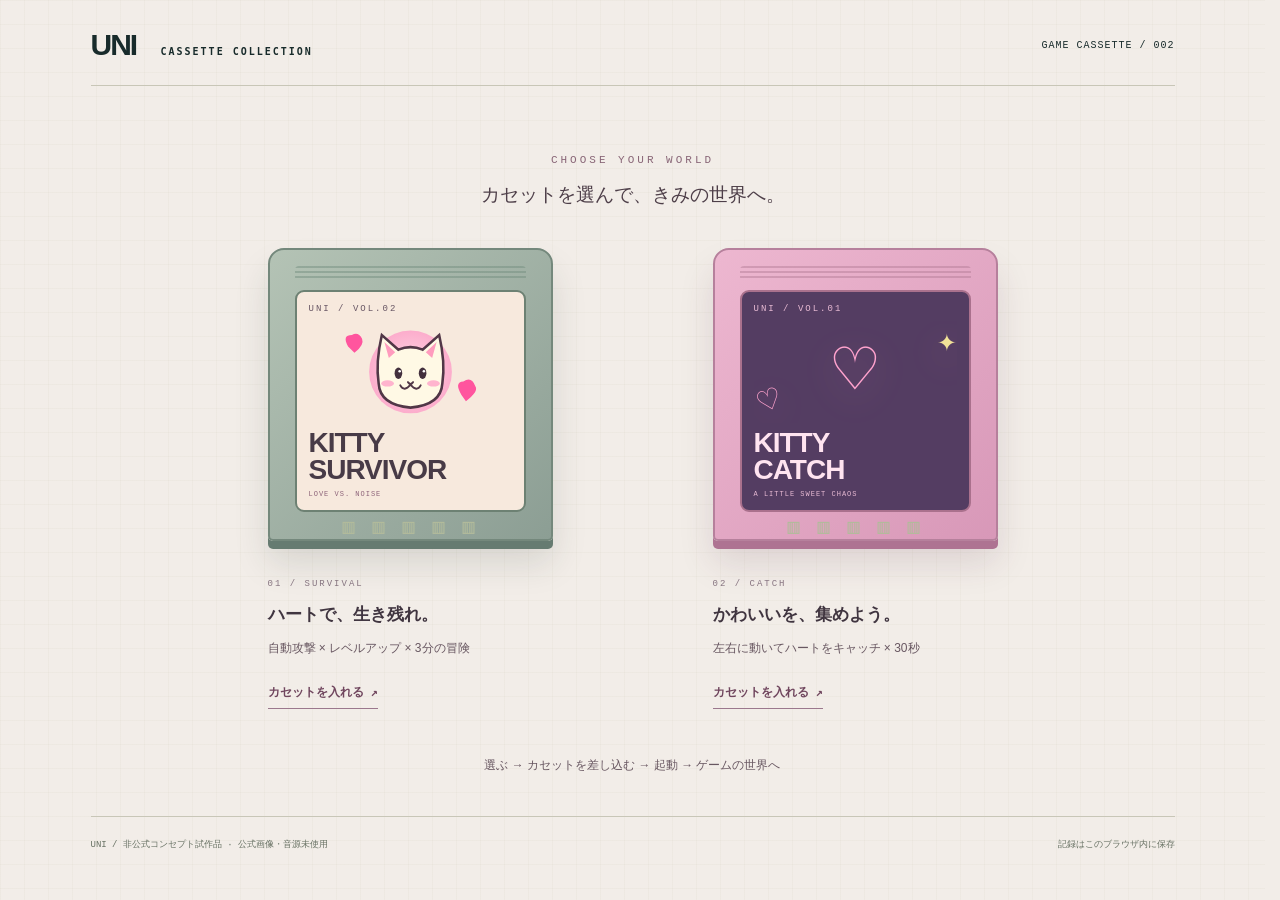
==== index.html @ e6860fc4 "KITTY cassette fixed demo (unofficial concept)" ====
<!doctype html><html lang="ja"><head><meta charset="utf-8"><meta name="viewport" content="width=device-width,initial-scale=1,viewport-fit=cover"><meta name="theme-color" content="#182b2b"><title>KITTY SURVIVOR — UNI concept</title><meta name="description" content="猫とハートの3分サバイバル。移動、自動攻撃、レベルアップで生き残ろう。"><link rel="stylesheet" href="survivor.css"><link rel="stylesheet" href="entrance.css"><link rel="stylesheet" href="console-motion.css"><link rel="stylesheet" href="reference-console.css"><link rel="stylesheet" href="collection.css"><link rel="stylesheet" href="fix.css"><link rel="stylesheet" href="intro.css"></head><body class="library-mode">
<main><header><a href="./" class="logo">UNI <span>CASSETTE COLLECTION</span></a><span class="edition">GAME CASSETTE / 002</span><a class="collection-back" href="./">← カセット選択に戻る</a></header><section class="headline"><div><p class="eyebrow">SURVIVE THE NOISE. KEEP YOUR HEART.</p><h1>KITTY <span>SURVIVOR</span></h1></div><p class="subtitle">ハートで戦う、3分間。<br>RETRO SURVIVAL / CONCEPT PROTOTYPE</p></section>
<section id="library" class="library">
<div class="library-heading"><span>CHOOSE YOUR WORLD</span><p>カセットを選んで、きみの世界へ。</p></div>
<div class="cartridges">
<button class="cartridge-card" data-game="survivor"><div class="cartridge"><div class="cart-ridges"></div><div class="cart-label survivor-label"><span>UNI / VOL.02</span><svg viewBox="0 0 240 160" aria-hidden="true"><defs><radialGradient id="halo"><stop stop-color="#ffd6ea"/><stop offset="1" stop-color="#ff8cc3"/></radialGradient></defs><circle cx="120" cy="80" r="65" fill="url(#halo)" opacity=".65"/><path d="M70 98 Q65 65 75 22 L101 45 Q120 37 139 45 L165 22 Q175 65 170 98 Q168 132 120 136 Q72 132 70 98" fill="#fff9e5" stroke="#513747" stroke-width="4"/><path d="M79 33 L86 58 L96 49 M161 33 L154 58 L144 49" fill="#ff9cbe"/><ellipse cx="101" cy="82" rx="6" ry="9" fill="#43303d"/><ellipse cx="139" cy="82" rx="6" ry="9" fill="#43303d"/><circle cx="103" cy="79" r="2" fill="white"/><circle cx="141" cy="79" r="2" fill="white"/><path d="M116 96 Q120 102 124 96 M120 100 Q110 112 104 101 M120 100 Q130 112 136 101" fill="none" stroke="#513747" stroke-width="3" stroke-linecap="round"/><ellipse cx="84" cy="98" rx="10" ry="5" fill="#ffb4ce"/><ellipse cx="156" cy="98" rx="10" ry="5" fill="#ffb4ce"/><path d="M22 40 Q12 22 28 22 Q38 16 44 28 Q48 38 32 50Z M200 116 Q188 96 203 95 Q216 86 222 103 Q227 111 207 126Z" fill="#ff559e"/></svg><strong>KITTY<br>SURVIVOR</strong><small>LOVE VS. NOISE</small></div><div class="cart-base">▥ ▥ ▥ ▥ ▥</div></div><div class="card-caption"><span>01 / SURVIVAL</span><h2>ハートで、生き残れ。</h2><p>自動攻撃 × レベルアップ × 3分の冒険</p><b>カセットを入れる ↗</b></div></button>
<button class="cartridge-card" data-game="catch"><div class="cartridge pink-cartridge"><div class="cart-ridges"></div><div class="cart-label catch-label"><span>UNI / VOL.01</span><div class="catch-art">♡<i>✦</i><b>♡</b></div><strong>KITTY<br>CATCH</strong><small>A LITTLE SWEET CHAOS</small></div><div class="cart-base">▥ ▥ ▥ ▥ ▥</div></div><div class="card-caption"><span>02 / CATCH</span><h2>かわいいを、集めよう。</h2><p>左右に動いてハートをキャッチ × 30秒</p><b>カセットを入れる ↗</b></div></button></div><p class="library-note">選ぶ → カセットを差し込む → 起動 → ゲームの世界へ</p></section>
<section class="device"><div class="console-turntable"><div class="console-back" aria-hidden="true"><div class="back-brand">UNI<span>POCKET PLAYER</span></div><div class="rear-slot"></div><div class="insert-cartridge" id="insertcartridge"><span>UNI</span><strong>KITTY SURVIVOR</strong><small>GAME CASSETTE</small></div><div class="rear-pocket"><span>GAME CASSETTE</span></div><div class="rear-label">MODEL UP-01<br>ARTIST GAME COLLECTION<br>♡ MADE FOR YOUR WORLD</div><div class="battery-cover"><i></i><i></i><i></i><span>BATTERY</span></div><b class="screw screw-one">⊕</b><b class="screw screw-two">⊕</b></div><div class="console-front"><div class="device-label"><span>UNI DIGITAL CASSETTE</span><span class="led">● <span id="status">READY</span></span></div><div class="screen-frame"><div class="hud"><div class="vitals"><span>♥ HP</span><div class="hp-track"><i id="hp"></i></div><b id="hpnum">100</b></div><div class="timer" id="timer">00:00 / 03:00</div><div class="level">LV <b id="level">1</b></div></div><div class="xp-track"><i id="xp"></i></div><div class="viewport" id="viewport"><canvas id="world" width="800" height="600" aria-label="猫を動かして敵から生き残るサバイバルゲーム"></canvas><div class="in-game"><span id="wave">MIDNIGHT GARDEN</span><span id="kills">0 KO</span></div><div id="bossbar" hidden><span>NOISE KING</span><div><i id="bosshp"></i></div></div>
<div id="boot" class="panel" hidden><div class="boot-mark">UNI<span>♡</span></div><p id="boottext">INSERTING CASSETTE...</p><div class="boot-dots">● ● ●</div></div><div id="home" class="panel"><div class="cat-icon">♥</div><span class="badge">3 MIN SURVIVAL</span><h2>KEEP YOUR<br><em>HEART ALIVE.</em></h2><p>移動するだけで、ハートが自動攻撃。<br>光るかけらを拾って、もっと強く。</p><button id="play" class="primary">▶ START GAME</button><p class="hint">PC: WASD / 矢印キー　スマホ: スティック</p><div class="record">BEST <b id="best">—</b></div></div><div id="choices" class="panel" hidden><span class="badge">LEVEL UP!</span><h2>CHOOSE YOUR POWER</h2><p>強化をひとつ選んで、次の波へ。</p><div id="cards"></div></div><div id="paused" class="panel" hidden><span class="badge">TAKE A BREATH</span><h2>PAUSED</h2><button id="resume" class="primary">▶ RESUME</button><button id="restart" class="secondary">はじめから</button></div><div id="result" class="panel" hidden><span id="resultbadge" class="badge">GAME OVER</span><h2 id="resulttitle">ONE MORE TRY?</h2><div class="results"><div>TIME<b id="resulttime">00:00</b></div><div>KNOCKOUTS<b id="resultkills">0</b></div><div>LEVEL<b id="resultlevel">1</b></div></div><p id="resulttext"></p><button id="again" class="primary">↻ PLAY AGAIN</button></div><div id="joystick" aria-hidden="true"><i id="stick"></i></div><div id="toast" role="status"></div></div><div class="screen-bottom"><span id="weapon">♥ HEART SHOT · Lv.1</span><span>AUTO ATTACK</span></div></div>
<div class="device-controls"><div class="control-help"><span class="dpad">✚</span><p>MOVE TO SURVIVE<span>WASD / ← ↑ ↓ → / TOUCH</span></p></div><div class="buttons"><button id="sound" aria-pressed="false">♪ SOUND OFF</button><button id="pause" disabled>Ⅱ PAUSE</button><button id="libraryback">← カセット選択に戻る</button><button id="fullscreen">⛶ FULLSCREEN</button></div></div><div class="grooves"><i></i><i></i><i></i><i></i></div></div></div><p id="sequencecaption" aria-live="polite"></p></section>
<section class="instructions"><div><b>01 / MOVE</b><p>ノイズの群れをかわそう。<br>攻撃は猫におまかせ。</p></div><div><b>02 / COLLECT</b><p>光るかけらは経験値。<br>赤いハートは体力回復。</p></div><div><b>03 / POWER UP</b><p>3択の強化で自分だけのビルド。<br>最後のボスを倒して生き残れ。</p></div></section><footer><span>UNI / 非公式コンセプト試作品 · 公式画像・音源未使用</span><span>記録はこのブラウザ内に保存</span></footer></main><script src="intro.js"></script><script src="layout.js"></script><script type="module" src="survivor.js"></script><script src="launch.js"></script><script src="navigation.js"></script></body></html>
---- survivor.css ----
:root{--pink:#ff7eb9;--cream:#eee9d9;--ink:#182b2b;--green:#c6efa0}*{box-sizing:border-box}body{margin:0;background:#edeadb;color:var(--ink);font-family:'Courier New',Meiryo,monospace;background-image:linear-gradient(#ddd9c930 1px,transparent 1px),linear-gradient(90deg,#ddd9c930 1px,transparent 1px);background-size:24px 24px}main{max-width:1160px;margin:auto;padding:28px 38px}header{display:flex;justify-content:space-between;align-items:center;padding-bottom:23px;border-bottom:1px solid #c8c6b7}.logo{font-family:Arial,sans-serif;font-size:30px;font-weight:900;color:var(--ink);text-decoration:none;letter-spacing:-2px}.logo span{font-family:monospace;font-size:10px;letter-spacing:2px;margin-left:18px}.edition{font-size:10px;letter-spacing:1px}.headline{display:flex;justify-content:space-between;align-items:end;padding:32px 0 24px}.eyebrow{font-size:10px;letter-spacing:2px}h1{font-size:43px;letter-spacing:-2px;line-height:1.05;margin:14px 0 0;font-family:Arial,sans-serif;font-weight:900}h1 span{display:block}.subtitle{font-size:10px;line-height:2;letter-spacing:1px}.device{padding:20px 24px 28px;background:#d7d8c9;border:2px solid #8c9282;border-radius:18px 18px 62px 18px;box-shadow:0 7px 0 #adb1a1,0 15px 30px #182b2b20;position:relative}.device-label{display:flex;justify-content:space-between;padding:0 4px 15px;font-size:10px;font-weight:bold;letter-spacing:1.5px;color:#555e52}.led{color:#ad3c63}.screen-frame{border:9px solid #394b45;border-bottom-width:15px;border-radius:8px;background:#152829}.hud{display:flex;align-items:center;justify-content:space-between;gap:10px;padding:13px 15px;color:#d3e7cd;font-size:11px}.vitals{display:flex;align-items:center;gap:7px}.hp-track{width:105px;height:8px;background:#344b42}.hp-track i{display:block;background:var(--pink);height:100%;width:100%;transition:width .15s}.vitals b{font-size:10px;width:25px}.timer{font-size:15px;font-weight:bold;letter-spacing:1px}.level b{color:var(--green);font-size:17px}.xp-track{height:4px;background:#2e4946}.xp-track i{display:block;background:var(--green);height:100%;width:0}.viewport{position:relative;height:min(57vw,580px);min-height:340px;overflow:hidden;background:#182c30}canvas{display:block;width:100%;height:100%;image-rendering:pixelated;touch-action:none}.in-game{position:absolute;left:15px;right:15px;top:13px;display:flex;justify-content:space-between;color:#b4c7ab;font-size:10px;letter-spacing:1px;pointer-events:none}.screen-bottom{display:flex;justify-content:space-between;padding:10px 13px;font-size:9px;color:#b2c3ac;letter-spacing:1px;border-top:1px solid #3b5148}.panel{position:absolute;inset:0;background:#142729ed;color:#ecf3d8;display:flex;flex-direction:column;align-items:center;justify-content:center;text-align:center;padding:24px;z-index:5}.panel[hidden]{display:none}.badge{border:1px solid #91ad84;padding:5px 10px;font-size:10px;color:#c3efa1;letter-spacing:2px}.panel h2{font-size:34px;letter-spacing:-1px;line-height:1.15;margin:20px 0 12px}.panel h2 em{font-style:normal;color:var(--pink)}.panel p{font-family:Meiryo,sans-serif;font-size:12px;line-height:1.9;color:#bcc9b9}.cat-icon{color:var(--pink);font-size:48px;margin-bottom:12px}button{font:inherit;cursor:pointer}button:focus-visible{outline:3px solid var(--pink);outline-offset:4px}.primary{color:#172b2b;background:var(--green);border:0;border-bottom:4px solid #75985f;padding:16px 32px;font-weight:bold;font-size:15px;letter-spacing:1px;margin-top:10px;min-width:230px}.primary:hover{background:#dcffb8}.secondary{background:transparent;border:1px solid #849c7c;color:#c4d6bd;padding:10px 25px;margin-top:15px}.hint{font-size:9px!important;margin-top:18px!important}.record{font-size:10px;letter-spacing:1px;color:#879a80}.record b{color:var(--pink)}.device-controls{display:flex;align-items:center;justify-content:space-between;gap:15px;margin-top:22px}.control-help{display:flex;align-items:center;gap:17px}.dpad{font-size:55px;line-height:1;text-shadow:2px 3px #919c8d;color:#364d43}.control-help p{font-size:12px;font-weight:bold}.control-help span:not(.dpad){display:block;font-size:8px;color:#677567;letter-spacing:1px;margin-top:5px}.buttons{display:flex;gap:8px;flex-wrap:wrap}.buttons button{background:#b8c1ac;border:1px solid #8b9a82;border-bottom:3px solid #879a7d;padding:10px 12px;font-size:9px;font-weight:bold;color:#334b3d;border-radius:5px}.buttons button:disabled{opacity:.45;cursor:default}.grooves{display:flex;justify-content:end;gap:8px;padding-right:15px;margin-top:8px}.grooves i{height:4px;width:40px;background:#a0aa97;transform:rotate(-20deg)}.instructions{display:grid;grid-template-columns:repeat(3,1fr);gap:25px;margin:35px 0 25px}.instructions b{font-size:10px;letter-spacing:1px}.instructions p{font-family:Meiryo,sans-serif;font-size:11px;line-height:1.9;color:#667263}footer{display:flex;justify-content:space-between;gap:10px;font-size:9px;color:#677163;border-top:1px solid #c8c6b7;padding-top:20px;line-height:1.8}footer a{color:inherit}#cards{display:flex;gap:12px;max-width:700px;width:100%;margin-top:15px}#cards button{flex:1;background:#243e3e;border:2px solid #5d7961;padding:21px 14px;color:#e8efd4;text-align:left;min-width:0}#cards button:hover{border-color:var(--pink);background:#35474a}#cards .icon{display:block;font-size:30px;color:var(--pink);margin-bottom:14px}#cards strong{display:block;font-size:14px;margin-bottom:12px}#cards small{display:block;font-size:10px;line-height:1.8;color:#bed1b7}.results{display:flex;gap:30px;margin:20px 0;font-size:10px;color:#a4b69e}.results b{display:block;color:var(--pink);font-size:30px;margin-top:12px}#bossbar{position:absolute;top:38px;left:25%;right:25%;color:#ff9fc9;font-size:9px;text-align:center}#bossbar[hidden]{display:none}#bossbar>div{height:6px;background:#533a4e;margin-top:5px}#bosshp{display:block;height:100%;width:100%;background:var(--pink)}#joystick{position:absolute;display:none;width:110px;height:110px;border-radius:50%;border:2px solid #c6efa066;background:#b4dfb018;pointer-events:none;z-index:2}#stick{position:absolute;width:40px;height:40px;left:33px;top:33px;background:#c6efa077;border:1px solid #c6efa0;border-radius:50%}#toast{position:absolute;left:0;right:0;top:60px;text-align:center;color:var(--pink);font-size:14px;text-shadow:2px 2px #182b2b;pointer-events:none;z-index:3}.device:fullscreen{border:0;border-radius:0;width:100%;height:100%;padding:10px;background:#182b2b}.device:fullscreen .device-label,.device:fullscreen .grooves{display:none}.device:fullscreen .device-controls{margin-top:6px;justify-content:center}.device:fullscreen .screen-frame{height:calc(100% - 45px);display:flex;flex-direction:column}.device:fullscreen .viewport{height:auto;min-height:0;flex:1}@media(max-width:650px){main{padding:18px 12px}.logo span{font-size:8px;margin-left:8px}.edition{font-size:8px}.headline{padding:22px 5px 18px}.eyebrow{font-size:8px;letter-spacing:1px}h1{font-size:30px}.subtitle{display:none}.device{padding:12px 10px 24px;border-radius:15px 15px 42px 15px}.device-label{font-size:8px;letter-spacing:.5px}.screen-frame{border-width:5px;border-bottom-width:9px}.viewport{height:66vh;min-height:380px;max-height:620px}.hud{padding:10px 8px;font-size:9px;gap:5px}.timer{font-size:11px;letter-spacing:0}.hp-track{width:57px}.vitals{gap:4px}.level b{font-size:14px}.panel{padding:18px 12px}.panel h2{font-size:28px}.control-help{display:none}.device-controls{justify-content:center;margin-top:15px}.buttons button{padding:9px;font-size:8px}.grooves{margin-top:20px}.instructions{gap:10px;margin-top:30px}.instructions b{font-size:8px}.instructions p{font-size:9px}.screen-bottom{font-size:7px;padding:8px}footer{flex-direction:column;font-size:8px}#cards{flex-direction:column;gap:8px;margin-top:7px}#cards button{padding:12px 15px}#cards .icon{float:left;margin:0 15px 0 0;font-size:23px}#cards strong{font-size:12px;margin:0 0 4px}#cards small{font-size:9px}.results{gap:20px}.results b{font-size:23px}}@media(prefers-reduced-motion:reduce){*{transition:none!important}}
---- entrance.css ----
/* Cassette collection and console boot sequence */
.library{padding:14px 0 30px}.library[hidden]{display:none}.library-heading{text-align:center;margin:5px 0 40px}.library-heading>span{font-size:11px;letter-spacing:3px;color:#886576}.library-heading p{font-family:Meiryo,sans-serif;font-size:19px;margin:14px 0;color:#4e3f49}.cartridges{display:grid;grid-template-columns:1fr 1fr;gap:40px;max-width:850px;margin:auto}.cartridge-card{border:0;background:transparent;text-align:left;padding:0;color:#403540;transition:transform .2s}.cartridge-card:hover{transform:translateY(-8px)}.cartridge{background:linear-gradient(135deg,#b4c3b5,#8c9e94);padding:16px 25px 0;border-radius:16px 16px 5px 5px;border:2px solid #74887c;box-shadow:0 8px 0 #667b71,0 22px 35px #25382f22;max-width:285px;margin:auto;position:relative}.cart-ridges{height:20px;background:repeating-linear-gradient(0deg,transparent 0 3px,#718c7d77 3px 5px);border-radius:4px;margin-bottom:13px}.cart-label{background:#f7e9dd;padding:13px 14px;border:2px solid #6d8173;border-radius:9px;position:relative;overflow:hidden;aspect-ratio:.78}.cart-label>span{font-size:9px;letter-spacing:2px;display:block;color:#685664}.cart-label svg{width:100%;height:46%;display:block;margin:8px 0}.cart-label strong{font-family:Arial,sans-serif;font-size:31px;line-height:.95;letter-spacing:-1px;font-weight:900;color:#483b47}.cart-label small{display:block;font-size:7px;letter-spacing:1px;margin-top:10px;color:#8d6379}.cart-base{height:32px;display:flex;justify-content:center;align-items:end;font-size:20px;letter-spacing:3px;color:#b2bb9b}.pink-cartridge{background:linear-gradient(135deg,#edb7d0,#d898b8);border-color:#b6809c;box-shadow:0 8px 0 #ae7392,0 22px 35px #55274022}.pink-cartridge .cart-ridges{background:repeating-linear-gradient(0deg,transparent 0 3px,#b27b9577 3px 5px)}.pink-cartridge .cart-label{background:#543d62;border-color:#aa718d}.pink-cartridge .cart-label>span,.pink-cartridge .cart-label small{color:#e8bbd4}.pink-cartridge .cart-label strong{color:#ffe4f0}.catch-art{position:relative;display:flex;align-items:center;justify-content:center;height:46%;font-size:95px;color:#ffa3ce;text-shadow:0 10px 35px #fda6d16b;margin:8px 0}.catch-art i{position:absolute;right:0;top:15px;font-size:32px;font-style:normal;color:#f2e298}.catch-art b{position:absolute;left:5px;bottom:0;font-size:35px;transform:rotate(-20deg)}.card-caption{max-width:285px;margin:32px auto 0}.card-caption>span{font-size:9px;letter-spacing:2px;color:#887682}.card-caption h2{font-family:Meiryo,sans-serif;font-size:17px;margin:12px 0}.card-caption p{font-family:Meiryo,sans-serif;font-size:10px;color:#857580;line-height:1.8}.card-caption>b{display:inline-block;border-bottom:1px solid #9b788d;padding-bottom:7px;font-size:11px;margin-top:12px;color:#82576e}.library-note{text-align:center;font-family:Meiryo,sans-serif;font-size:10px;color:#887984;margin-top:48px}.library-mode{background-color:#f2ede8}.library-mode .headline{display:none}.library-mode .device,.library-mode .instructions{display:none}.library-mode .library{margin-top:45px}.console-slot{height:7px;border-radius:4px;background:#3b4e43;width:210px;position:absolute;top:-8px;left:50%;transform:translateX(-50%);box-shadow:0 2px #bec8b9}.insert-cartridge{display:none;position:absolute;width:190px;height:145px;left:50%;top:-175px;transform:translateX(-50%);background:#94aa9a;border:2px solid #667d6e;border-radius:10px 10px 3px 3px;padding:15px;text-align:center;z-index:-1}.insert-cartridge span{font-weight:bold;font-size:20px;display:block}.insert-cartridge strong{background:#f5e4e2;padding:15px 4px;display:block;font-size:14px;margin:8px 0;color:#674557}.insert-cartridge small{font-size:7px;letter-spacing:2px}.boot-mode .headline{display:none}.boot-mode .instructions{display:none}.boot-mode .device{width:100%;max-width:460px;margin:205px auto 70px;transition:max-width .85s ease,margin .85s ease}.boot-mode .viewport{height:240px;min-height:240px;transition:height .85s ease}.boot-mode .device-controls,.boot-mode .grooves,.boot-mode .hud,.boot-mode .xp-track,.boot-mode .screen-bottom{display:none}.boot-mode .insert-cartridge{display:block;animation:insert 1.2s ease forwards}.boot-mode.expanding .device{max-width:1080px;margin-top:65px}.boot-mode.expanding .viewport{height:580px}.boot-mark{font-family:Arial,sans-serif;font-weight:900;font-size:55px;letter-spacing:-4px;color:#c6efa0;display:flex;align-items:center;gap:20px}.boot-mark span{color:#ff9ac6;font-size:45px}.boot-dots{font-size:10px;letter-spacing:8px;color:#a8bb8d;animation:pulse .8s alternate infinite}#boot{z-index:8}.game-mode .console-slot{display:none}.game-mode .device{margin-top:0}.game-mode .library{display:none}.game-mode .headline{padding-top:20px}.game-mode .viewport{height:65vh;max-height:650px;min-height:380px}.device{isolation:isolate}canvas{image-rendering:auto}.panel{background:#142729e8}@keyframes insert{0%{top:-175px}45%{top:-175px}100%{top:-38px}}@keyframes pulse{to{opacity:.2}}@media(max-width:650px){.cartridges{gap:22px;max-width:340px}.cartridge{padding:10px 10px 0;border-radius:10px 10px 3px 3px}.cart-ridges{height:12px;margin-bottom:7px}.cart-label{padding:8px;aspect-ratio:.68;border-width:1px}.cart-label>span{font-size:6px;letter-spacing:1px}.cart-label strong{font-size:21px}.cart-label small{font-size:5px;letter-spacing:0}.cart-label svg{height:42%;margin:8px 0}.cart-base{height:22px;font-size:13px;letter-spacing:1px}.catch-art{font-size:65px;height:42%}.catch-art i{font-size:19px}.catch-art b{font-size:24px}.card-caption{margin-top:24px}.card-caption h2{font-size:12px}.card-caption>span{font-size:7px;letter-spacing:1px}.card-caption p{font-size:9px}.card-caption>b{font-size:9px}.library-heading p{font-size:16px}.library-mode .library{margin-top:30px}.library-note{font-size:8px;line-height:2}.boot-mode .device{margin-top:190px}.boot-mode.expanding .viewport{height:60vh}.boot-mode.expanding .device{margin-top:55px}.game-mode .viewport{height:66vh}.game-mode .buttons{gap:5px}.game-mode .buttons button{font-size:7px;padding:8px 6px}}@media(prefers-reduced-motion:reduce){.insert-cartridge{animation:none!important;top:-38px}.boot-dots{animation:none}.device,.viewport,.cartridge-card{transition:none!important}}

/* Shorter cartridge proportions, with artwork and type fitted to the new label. */
.cart-label{aspect-ratio:1.04;display:grid;grid-template-rows:10px minmax(45px,1fr) auto 8px;gap:7px;padding:12px}.cart-label svg{height:100%;width:100%;margin:0}.cart-label strong{font-size:28px}.cart-label small{margin:0}.catch-art{height:100%;margin:0;font-size:72px}.catch-art i{top:0}.cart-ridges{height:15px;margin-bottom:9px}.cart-base{height:27px}@media(max-width:650px){.cart-label{aspect-ratio:.95;grid-template-rows:6px minmax(28px,1fr) auto 5px;gap:4px;padding:6px}.cart-label strong{font-size:18px}.cart-label svg{height:100%;margin:0}.catch-art{height:100%;font-size:42px;margin:0}.catch-art b{font-size:18px}.catch-art i{font-size:15px}.cart-ridges{height:10px;margin-bottom:6px}.cart-base{height:20px}}

/* Supporting Japanese copy remains legible without changing the cassette art. */
.card-caption p{font-size:12px;color:#685761}
.card-caption>b{font-size:12px;color:#70465e}
.library-note{font-size:12px;color:#685761}
@media(max-width:650px){
 .card-caption p{font-size:11px;line-height:1.8}
 .card-caption>b{font-size:11px}
 .library-note{font-size:11px}
 .library-heading p{font-size:16px}
}
---- console-motion.css ----
/* A real front/back turn, followed by insertion and a screen-focused expansion. */
.device{perspective:1500px;background:transparent;border:0;box-shadow:none;padding:0;isolation:auto}.console-turntable{position:relative;transform-style:preserve-3d;transition:transform 1s cubic-bezier(.4,0,.2,1);transform:rotateY(0)}.console-front,.console-back{backface-visibility:hidden;-webkit-backface-visibility:hidden;background:linear-gradient(125deg,#e0e2d5,#cbd0bf);border:2px solid #95a18d;border-radius:18px 18px 62px 18px;box-shadow:0 7px 0 #99a68f,0 18px 32px #182b2b24}.console-front{padding:20px 24px 28px;transform:rotateY(0deg)}.console-back{position:absolute;inset:0;transform:rotateY(180deg);overflow:visible;padding:24px 28px;color:#6f7f68;display:flex;flex-direction:column;align-items:center}.show-back .console-turntable{transform:rotateY(180deg)}.back-brand{font-family:Arial,sans-serif;font-size:26px;font-weight:900;letter-spacing:-1px;color:#87977d;text-shadow:0 1px #eef4e5;margin-top:4px}.back-brand span{display:block;font:8px monospace;letter-spacing:2px;margin-top:5px}.rear-slot{position:absolute;top:100px;left:50%;transform:translateX(-50%);width:200px;height:12px;border-radius:6px;background:#53624b;box-shadow:0 -2px 0 #8f9d82,0 2px 0 #ecf2df}.console-back .insert-cartridge{display:block;top:-155px;left:50%;z-index:1;opacity:0;animation:none!important;width:182px;height:158px;transition:top 1.1s cubic-bezier(.4,0,.2,1),opacity .2s;background:linear-gradient(120deg,#b9c9b8,#98ae99);box-shadow:2px 4px 7px #253b352b;transform:translateX(-50%)}.show-back .insert-cartridge{opacity:1}.inserting .insert-cartridge{top:81px}.rear-pocket{position:absolute;left:50%;top:109px;transform:translateX(-50%);width:216px;height:135px;background:linear-gradient(100deg,#c3cbb8,#d6ddc9);border:2px solid #9ba88d;border-top:0;border-radius:0 0 11px 11px;box-shadow:0 4px 0 #a9b69c,inset 0 2px #f5f6ed;z-index:2;text-align:center;display:grid;place-items:center}.rear-pocket span{font:9px monospace;letter-spacing:1px;color:#91a080;text-shadow:0 1px #eef4e7}.rear-label{position:absolute;top:264px;font:8px/1.8 monospace;text-align:center;color:#8b977f;letter-spacing:1px}.battery-cover{position:absolute;bottom:30px;left:50%;transform:translateX(-50%);width:195px;height:100px;border:2px solid #a1ae94;border-radius:7px;box-shadow:inset 0 2px #e2e9d7;display:flex;flex-direction:column;justify-content:center;align-items:center;gap:4px}.battery-cover i{display:block;width:70px;height:3px;background:#b0bea2;box-shadow:0 1px #e8efdd}.battery-cover span{font:7px monospace;letter-spacing:1px;color:#93a283;margin-top:9px}.screw{position:absolute;bottom:18px;color:#929f85;font-size:12px;font-weight:normal}.screw-one{left:20px}.screw-two{right:25px}#sequencecaption{position:absolute;bottom:-55px;left:0;right:0;text-align:center;font:12px/1.8 Meiryo,sans-serif;letter-spacing:1px;color:#7c6774;min-height:22px}.boot-mode .device{max-width:390px;margin:190px auto 100px}.boot-mode .console-front{min-height:495px;padding:25px 20px 32px}.boot-mode .viewport{height:255px;min-height:255px}.boot-mode .device-controls{display:flex;justify-content:center;margin-top:20px}.boot-mode .control-help{display:flex}.boot-mode .control-help p,.boot-mode .buttons{display:none}.boot-mode .dpad{font-size:66px}.boot-mode .grooves{display:flex;margin-top:12px}.boot-mode .screen-frame{border-width:10px;border-bottom-width:20px}.boot-mode .console-back{min-height:495px}.boot-mode.expanding .device{max-width:1080px;margin-top:35px}.boot-mode.expanding .viewport{height:65vh;max-height:650px}.boot-mode.expanding .console-front{padding:12px 15px 18px;transition:padding 1s}.boot-mode.expanding .control-help{opacity:0;transition:opacity .5s}.game-mode .console-back{display:none}.game-mode .console-front{padding:12px 15px 18px}.game-mode .console-turntable{transform:none}.game-mode #sequencecaption{display:none}.device:fullscreen{padding:8px}.device:fullscreen .console-turntable,.device:fullscreen .console-front{height:100%}.device:fullscreen .console-front{padding:5px;border:0;border-radius:0}.device:fullscreen .screen-frame{height:calc(100% - 50px)}@media(max-width:650px){.boot-mode .device{max-width:330px;margin-top:180px}.boot-mode .console-front{min-height:475px;padding:21px 15px 27px}.boot-mode .console-back{min-height:475px}.boot-mode .viewport{height:240px;min-height:240px}.boot-mode .control-help{display:flex}.console-front{padding:12px 10px 24px;border-radius:15px 15px 42px 15px}.console-back{border-radius:15px 15px 42px 15px}.boot-mode.expanding .device{margin-top:25px;max-width:100%}.boot-mode.expanding .viewport{height:66vh}.game-mode .console-front{padding:8px 7px 18px}.battery-cover{height:85px;bottom:25px}.rear-label{top:260px}.boot-mode .screen-frame{border-width:7px;border-bottom-width:14px}#sequencecaption{font-size:11px}}@media(prefers-reduced-motion:reduce){.console-turntable,.console-back .insert-cartridge{transition:none}.console-back .insert-cartridge{animation:none!important}}

.console-back .insert-cartridge{height:122px;padding:10px}.console-back .insert-cartridge strong{font-size:12px;padding:8px 4px;margin:5px 0}.console-back .insert-cartridge small{font-size:6px}
---- reference-console.css ----
/* The supplied 840 × 1280 front/back images are used unchanged. */
.boot-mode{background-color:#f7f6f2}.boot-mode .device{width:min(380px,90vw);max-width:380px;margin:160px auto 85px;transition:width 1.1s ease,max-width 1.1s ease,margin 1.1s ease}.boot-mode .console-turntable{aspect-ratio:840/1280}.boot-mode .console-front,.boot-mode .console-back{position:absolute;inset:0;padding:0;min-height:0;height:100%;width:100%;border:0;border-radius:0;box-shadow:none;background-color:transparent;background-repeat:no-repeat;background-size:100% 100%;background-position:center}.boot-mode .console-front{background-image:url('assets/handheld_front.png')}.boot-mode .console-back{background-image:url('assets/handheld_back.png')}.boot-mode .device-label,.boot-mode .device-controls,.boot-mode .grooves{display:none}.boot-mode .screen-frame{position:absolute;left:27.4%;top:14.5%;width:45.2%;height:26%;border:0;border-radius:2px;background:#b6c184;overflow:hidden;transition:left 1.1s ease,top 1.1s ease,width 1.1s ease,height 1.1s ease}.boot-mode .viewport{width:100%;height:100%;min-height:0;max-height:none;background:#b6c184}.boot-mode #boot{padding:8px;background:#b6c184;color:#475238}.boot-mode .boot-mark{font-size:clamp(23px,7vw,38px);letter-spacing:-2px;color:#475238;gap:10px}.boot-mode .boot-mark span{font-size:25px;color:#59603f}.boot-mode #boottext{font-family:monospace;font-size:7px;line-height:1.5;letter-spacing:.5px;color:#475238;margin:10px 0}.boot-mode .boot-dots{font-size:6px;color:#677242;letter-spacing:5px}.boot-mode .back-brand,.boot-mode .rear-slot,.boot-mode .rear-label,.boot-mode .battery-cover,.boot-mode .screw{display:none}.boot-mode .console-back .insert-cartridge{width:60%;height:auto;aspect-ratio:1.42;left:50%;top:-32%;padding:10px;border-color:#8c8b83;background:linear-gradient(120deg,#cbc9bd,#adad9f);box-shadow:0 3px 8px #353d302b}.boot-mode .console-back .insert-cartridge span{font-size:18px}.boot-mode .console-back .insert-cartridge strong{font-size:12px;background:#f4e7e8;border:1px solid #a9a597;border-radius:3px;padding:12px 4px;margin:5px 0}.boot-mode.inserting .console-back .insert-cartridge{top:3.4%}.boot-mode .rear-pocket{inset:0;transform:none;width:100%;height:100%;padding:0;border:0;border-radius:0;box-shadow:none;background:url('assets/handheld_back.png') center/100% 100% no-repeat;clip-path:inset(23.7% 0 0 0);z-index:2;pointer-events:none}.boot-mode .rear-pocket span{display:none}.boot-mode.expanding .device{width:100%;max-width:1080px;margin-top:30px}.boot-mode.expanding .console-turntable{aspect-ratio:auto;height:65vh;max-height:650px;min-height:380px;transition:height 1.1s ease}.boot-mode.expanding .console-front{padding:0;background-size:221% 384%;background-position:50% 20%;transition:background-size 1.1s ease,background-position 1.1s ease}.boot-mode.expanding .screen-frame{left:0;top:0;width:100%;height:100%;border-radius:6px}.boot-mode.expanding .viewport{height:100%;max-height:none;min-height:0}.boot-mode.expanding .boot-mark{font-size:55px}.boot-mode.expanding #boottext{font-size:12px}.game-mode .console-front{background:linear-gradient(125deg,#e2e0d7,#cac8be);border-color:#a29f96}.game-mode .screen-frame{border-color:#8c8a9b}.game-mode .buttons button{background:#cbc7c0;border-color:#a29e95}.game-mode .device-label{color:#726e79}@media(max-width:650px){.boot-mode .device{width:min(330px,88vw);margin-top:145px}.boot-mode .console-front,.boot-mode .console-back{min-height:0}.boot-mode.expanding .device{width:100%;max-width:100%;margin-top:25px}.boot-mode .console-back .insert-cartridge strong{padding:9px 4px;font-size:11px}.boot-mode .console-back .insert-cartridge span{font-size:16px}.boot-mode.expanding .console-turntable{height:66vh}.boot-mode .viewport{min-height:0}.boot-mode .screen-frame{border-width:0}}@media(prefers-reduced-motion:reduce){.boot-mode .device,.boot-mode .screen-frame,.boot-mode.expanding .console-front,.boot-mode.expanding .console-turntable{transition:none}}

/* Keep the field and its controls together within ordinary browser heights. */
.game-mode main{padding-top:12px}
.game-mode header{padding-bottom:10px}
.game-mode .headline{padding:12px 0}
.game-mode .headline .eyebrow{display:none}
.game-mode h1{font-size:25px;letter-spacing:-1px;margin:0}
.game-mode h1 span{display:inline}
.game-mode .subtitle{margin:0;font-size:11px}
.game-mode .console-front{padding:10px 12px 12px}
.game-mode .device-label{padding-bottom:8px}
.game-mode .viewport{height:calc(100svh - 340px);min-height:300px;max-height:650px}
.game-mode .device-controls{margin-top:10px;gap:10px}
.game-mode .dpad{font-size:32px}
.game-mode .control-help p{margin:0;font-size:11px}
.game-mode .buttons button{min-height:40px;font-size:10px}
.game-mode .grooves{display:none}
.game-mode .panel{padding:16px 12px;overflow-y:auto}
.game-mode .cat-icon{font-size:30px;margin-bottom:6px}
.game-mode .panel h2{font-size:28px;margin:12px 0 8px}
.game-mode .panel p{margin:7px 0;font-size:12px}
.game-mode .primary{padding:12px 24px;margin-top:8px}
.game-mode .hint{margin-top:12px!important;font-size:11px!important}
.game-mode .record{font-size:11px}
.game-mode .instructions p{font-size:12px;color:#4f5e4d}
.game-mode .device:fullscreen .viewport{height:auto;min-height:0;max-height:none}
.game-mode .device:fullscreen .control-help{display:none}
.game-mode .device:fullscreen .screen-frame{height:calc(100% - 50px)}
@media(max-width:650px){
 .game-mode main{padding:10px 8px}
 .game-mode .logo{font-size:24px}
 .game-mode header{padding-bottom:8px}
 .game-mode .headline{padding:10px 2px}
 .game-mode h1{font-size:23px}
 .game-mode .console-front{padding:8px 6px 10px}
 .game-mode .viewport{height:calc(100svh - 270px);min-height:330px;max-height:650px}
 .game-mode .buttons{gap:5px;justify-content:center}
 .game-mode .buttons button{min-height:42px;font-size:9px;padding:8px 7px}
 .game-mode .device-controls{margin-top:8px}
 .game-mode .instructions{grid-template-columns:1fr;gap:4px;margin:22px 6px}
 .game-mode .instructions b{font-size:10px}
 .game-mode .instructions p{font-size:12px;margin:6px 0}
 .game-mode #cards button{padding:10px 12px}
 .game-mode #cards small{font-size:11px;line-height:1.5}
 .game-mode #cards strong{font-size:13px}
}
@media(max-height:580px){
 .game-mode .panel{justify-content:safe center}
 .game-mode .cat-icon{display:none}
}
---- collection.css ----
/* Shared collection navigation and game shell. */
[hidden]{display:none!important}
.collection-back{color:#473944;background:#fff8ee;border:1px solid #94838e;border-radius:6px;padding:10px 12px;font: bold 12px Meiryo,sans-serif;text-decoration:none;min-height:44px;display:inline-flex;align-items:center}
.collection-back:focus-visible{outline:3px solid #ad3c63;outline-offset:3px}
.library-mode .collection-back{display:none}
.boot-mode header{position:relative;z-index:20}
.game-mode .edition,.boot-mode .edition{display:none}
.catch-hud b{font-size:15px;color:var(--pink)}
.catch-hud #combo{font-size:10px;color:var(--green)}
/* Letterbox the square field instead of stretching the cat and hit areas. */
.catch-mode .viewport{display:flex;justify-content:center;align-items:center;background:#172b2b}
.catch-mode #game{width:var(--catch-side,100%);height:var(--catch-side,100%);flex:none}
.game-mode .device:fullscreen{overflow:auto}
@media(max-width:650px){.collection-back{font-size:11px;padding:8px}.game-mode .logo span,.boot-mode .logo span{display:none}.game-mode .buttons{width:100%}.game-mode .control-help{display:none}}

/* Stable selection geometry: button content cannot center itself vertically. */
html{scrollbar-gutter:stable}
body{overflow-x:clip}
.cartridges{grid-template-columns:repeat(2,minmax(0,1fr));align-items:start}
.cartridge-card{display:grid;grid-template-rows:auto 1fr;align-content:start;align-items:start;min-width:0;width:100%;transform:none;transition:none}
.cartridge-card:hover{transform:none}
.cartridge{width:100%;min-width:0;align-self:start}
.cart-label{min-width:0;min-height:0;grid-template-rows:10px minmax(0,1fr) auto 8px}
.cart-label svg,.catch-art{min-width:0;min-height:0;overflow:hidden}
.card-caption{width:100%;min-width:0}
@media(hover:hover) and (pointer:fine){.cartridge-card:hover .cartridge{outline:2px solid #ad3c63;outline-offset:4px}}

/* One height budget includes the HUD and controls instead of only the canvas. */
:root{--safe-bottom:env(safe-area-inset-bottom,0px)}
.game-mode .device{width:100%;height:var(--game-device-height,calc(100svh - 140px));margin:0;min-width:0;min-height:0;max-width:100%;max-height:none}
.game-mode .console-turntable{height:100%;min-height:0}
.game-mode .console-front{display:flex;flex-direction:column;height:100%;min-height:0;max-width:100%}
.game-mode .device-label{flex:none}
.game-mode .screen-frame{display:flex;flex-direction:column;flex:1;min-width:0;min-height:0}
.game-mode .hud,.game-mode .xp-track,.game-mode .screen-bottom{flex:none}
.game-mode .viewport{flex:1;height:auto;min-height:0;max-height:none;min-width:0}
.game-mode .device-controls{flex:none;min-width:0}
.game-mode .panel{justify-content:flex-start;justify-content:safe center;min-height:0}
.game-mode .panel>*{flex-shrink:0}
.game-mode .primary{max-width:100%;min-width:min(230px,100%)}
.game-mode .device:fullscreen{height:100%;width:100%;overflow:hidden}
.game-mode .device:fullscreen .screen-frame{height:auto;min-height:0;flex:1}
.game-mode .device:fullscreen .viewport{flex:1;min-height:0;height:auto;max-height:none}

/* A small phone also needs to fit the unexpanded handheld and insertion path. */
.boot-mode main{padding-top:10px}
.boot-mode .device{width:var(--boot-width,min(300px,80vw));max-width:100%;margin:var(--boot-top-gap,90px) auto 60px}
.boot-mode.expanding .device{width:100%;max-width:100%;margin:16px auto 20px}
.boot-mode.expanding .console-turntable{height:var(--expansion-height,calc(100svh - 160px));min-height:0;max-height:none}
.boot-mode .boot-mark{font-size:clamp(16px,6vw,32px)}
.boot-mode .boot-mark span{font-size:1em}
.boot-mode #boottext{margin:6px 0}
.boot-mode .console-back .insert-cartridge{padding:4%;overflow:hidden}
.boot-mode .console-back .insert-cartridge span{font-size:clamp(10px,4vw,16px)}
.boot-mode .console-back .insert-cartridge strong{padding:8% 2%;font-size:clamp(7px,2.8vw,11px)}
.boot-mode #sequencecaption{bottom:-48px}

@media(max-width:650px){
 .cart-label{grid-template-rows:6px minmax(0,1fr) auto 5px}
 .game-mode main,.boot-mode main{padding:10px max(8px,env(safe-area-inset-left)) 8px}
 .game-mode header,.boot-mode header{gap:8px;flex-wrap:wrap}
 .game-mode .headline{padding:8px 2px}
 .game-mode .console-front{padding:6px 5px 8px}
 .game-mode .device-label{font-size:8px;letter-spacing:.5px;padding-bottom:5px}
 .game-mode .hud{padding:8px;font-size:9px;min-width:0}
 .game-mode .catch-hud{gap:5px}
 .game-mode .catch-hud b{font-size:13px}
 .game-mode .catch-hud #combo{font-size:8px;letter-spacing:0}
 .game-mode .device-controls{margin-top:6px}
 .game-mode .buttons{display:grid;grid-template-columns:repeat(2,minmax(0,1fr));gap:5px}
 .game-mode .buttons button{width:100%;min-width:0;min-height:40px;white-space:normal;font-size:10px;padding:7px 4px}
 .game-mode .screen-bottom{font-size:7px;letter-spacing:0;padding:6px 7px}
 .game-mode .panel h2{font-size:clamp(20px,6vw,28px)}
 .game-mode .panel{padding:12px 8px}
 .game-mode .panel .cat-icon{font-size:24px}
 .game-mode .primary{padding:11px 16px}
}
@media(max-height:500px){
 .game-mode .headline{display:none}
 .game-mode .device-label{display:none}
 .game-mode .device-controls{margin-top:5px}
 .game-mode .control-help{display:none}
 .game-mode .buttons{display:grid;grid-template-columns:repeat(4,minmax(0,1fr));width:100%;gap:4px}
 .game-mode .buttons button{padding:6px 3px;font-size:9px;min-height:36px;min-width:0;white-space:normal}
 .game-mode .hud{padding:5px 8px}
 .game-mode .screen-bottom{padding:4px 7px}
 .game-mode .panel .cat-icon,.game-mode .panel .hint,.game-mode .panel .record{display:none}
 .game-mode .panel{justify-content:flex-start}
}
---- fix.css ----
/* fix版: プレイエリアを画面いっぱいに / 小さく薄い文字を読みやすく */
.catch-mode #game{width:100%!important;height:100%!important;display:block;touch-action:none}
.catch-mode .viewport{background:#fff2fa}
.screen-bottom{font-size:12px!important;letter-spacing:.5px!important;color:#f3eef2!important;padding:7px 10px!important}
.screen-bottom span:first-child{color:#ffd0e6!important;font-weight:700}
.control-help p{font-size:13px!important;color:#2e2a31!important}
.control-help p span{font-size:11px!important;color:#4a4550!important;opacity:1!important}
.control-help .dpad{font-size:26px}
.panel .hint{font-size:13px!important;color:#e9e1ec!important;opacity:1!important}
.catch-hud #combo{font-size:12px!important}
body.intro-active main{visibility:hidden}
@media(max-width:650px){.screen-bottom{font-size:11px!important}.catch-hud #combo{font-size:10px!important}}
---- intro.css ----
/* Cassette boot intro: one continuous sequence (flip → insert → flip back → power on → zoom into screen). */
#cassette-intro{position:fixed;inset:0;z-index:9999;background:#f7f6f2;overflow:hidden;display:flex;align-items:center;justify-content:center;cursor:pointer;-webkit-tap-highlight-color:transparent;transition:opacity .45s ease}
#cassette-intro.done{opacity:0;pointer-events:none}
.ci-camera{position:absolute;left:0;top:0;width:100%;height:100%;transform-origin:0 0;will-change:transform}
.ci-camera.zoom{transition:transform 1.25s cubic-bezier(.55,0,.25,1)}
.ci-stage{position:absolute;perspective:1600px}
.ci-body{position:absolute;inset:0;transform-style:preserve-3d;transition:transform .6s cubic-bezier(.45,.05,.3,1)}
.ci-body.back{transform:rotateY(180deg)}
.ci-face{position:absolute;inset:0;background:center/100% 100% no-repeat;backface-visibility:hidden;-webkit-backface-visibility:hidden}
.ci-front{background-image:url('assets/handheld_front.png')}
.ci-back{background-image:url('assets/handheld_back.png');transform:rotateY(180deg)}
/* the cassette lives on the back face, inside the stage — never above the handheld top edge region of the header */
.ci-cart{position:absolute;left:17.5%;width:65%;top:3.2%;height:20%;border:2px solid #8c8b83;border-radius:6px 6px 3px 3px;background:linear-gradient(120deg,#cbc9bd,#adad9f);box-shadow:0 4px 10px #353d3033;display:flex;flex-direction:column;align-items:center;justify-content:center;gap:4%;font-family:monospace;color:#5d6b55;transform:translateY(-118%);opacity:0;transition:transform .75s cubic-bezier(.3,.7,.3,1),opacity .25s}
.ci-cart b{font-size:clamp(11px,2.6vmin,20px);letter-spacing:2px}
.ci-cart strong{width:80%;text-align:center;background:#f4e7e8;border:1px solid #a9a597;border-radius:3px;padding:5% 2%;font-size:clamp(9px,1.8vmin,14px);color:#4b3443}
.ci-cart.in{opacity:1;transform:translateY(0)}
.ci-cart.drop{opacity:1;transform:translateY(-55%)}
.ci-pocket{position:absolute;inset:0;background:url('assets/handheld_back.png') center/100% 100% no-repeat;clip-path:inset(23.4% 0 0 0);pointer-events:none}
.ci-screen{position:absolute;left:27.4%;top:14.4%;width:45.2%;height:26.2%;background:#9aa36f;overflow:hidden;display:flex;flex-direction:column;align-items:center;justify-content:center;font-family:monospace;color:#3c4630;transition:background .3s}
.ci-screen.on{background:#b9c487}
.ci-screen.flicker{animation:ciFlicker .45s steps(2,end) 1}
@keyframes ciFlicker{0%{background:#e9f1c4}25%{background:#8b935f}50%{background:#dfe8b5}75%{background:#9aa36f}100%{background:#b9c487}}
.ci-logo{font:900 clamp(14px,4.2vmin,34px)/1 system-ui,sans-serif;letter-spacing:-1px;transform:translateY(-140%);opacity:0;transition:transform .7s steps(8,end),opacity .1s}
.ci-logo span{color:#8a3c62}
.ci-screen.boot .ci-logo{transform:none;opacity:1}
.ci-boottext{font-size:clamp(6px,1.3vmin,11px);letter-spacing:1px;margin-top:8%;opacity:0;transition:opacity .2s .5s}
.ci-screen.boot .ci-boottext{opacity:1}
.ci-led{position:absolute;left:19.3%;top:25.6%;width:2.2%;aspect-ratio:1;border-radius:50%;background:#55505a;transition:background .2s,box-shadow .2s}
.ci-led.on{background:#ff3d6e;box-shadow:0 0 8px 2px #ff3d6eaa}
.ci-skip{position:absolute;bottom:max(18px,env(safe-area-inset-bottom));left:0;right:0;text-align:center;font:600 13px/1.4 system-ui,sans-serif;color:#57534c;letter-spacing:.5px}
.ci-caption{position:absolute;top:max(18px,env(safe-area-inset-top));left:0;right:0;text-align:center;font:600 14px/1.4 system-ui,sans-serif;color:#3e3b36}
#cassette-intro.zooming .ci-skip,#cassette-intro.zooming .ci-caption{opacity:0;transition:opacity .3s}
@media(prefers-reduced-motion:reduce){.ci-camera.zoom,.ci-body,.ci-cart,.ci-logo{transition:none}.ci-screen.flicker{animation:none}}
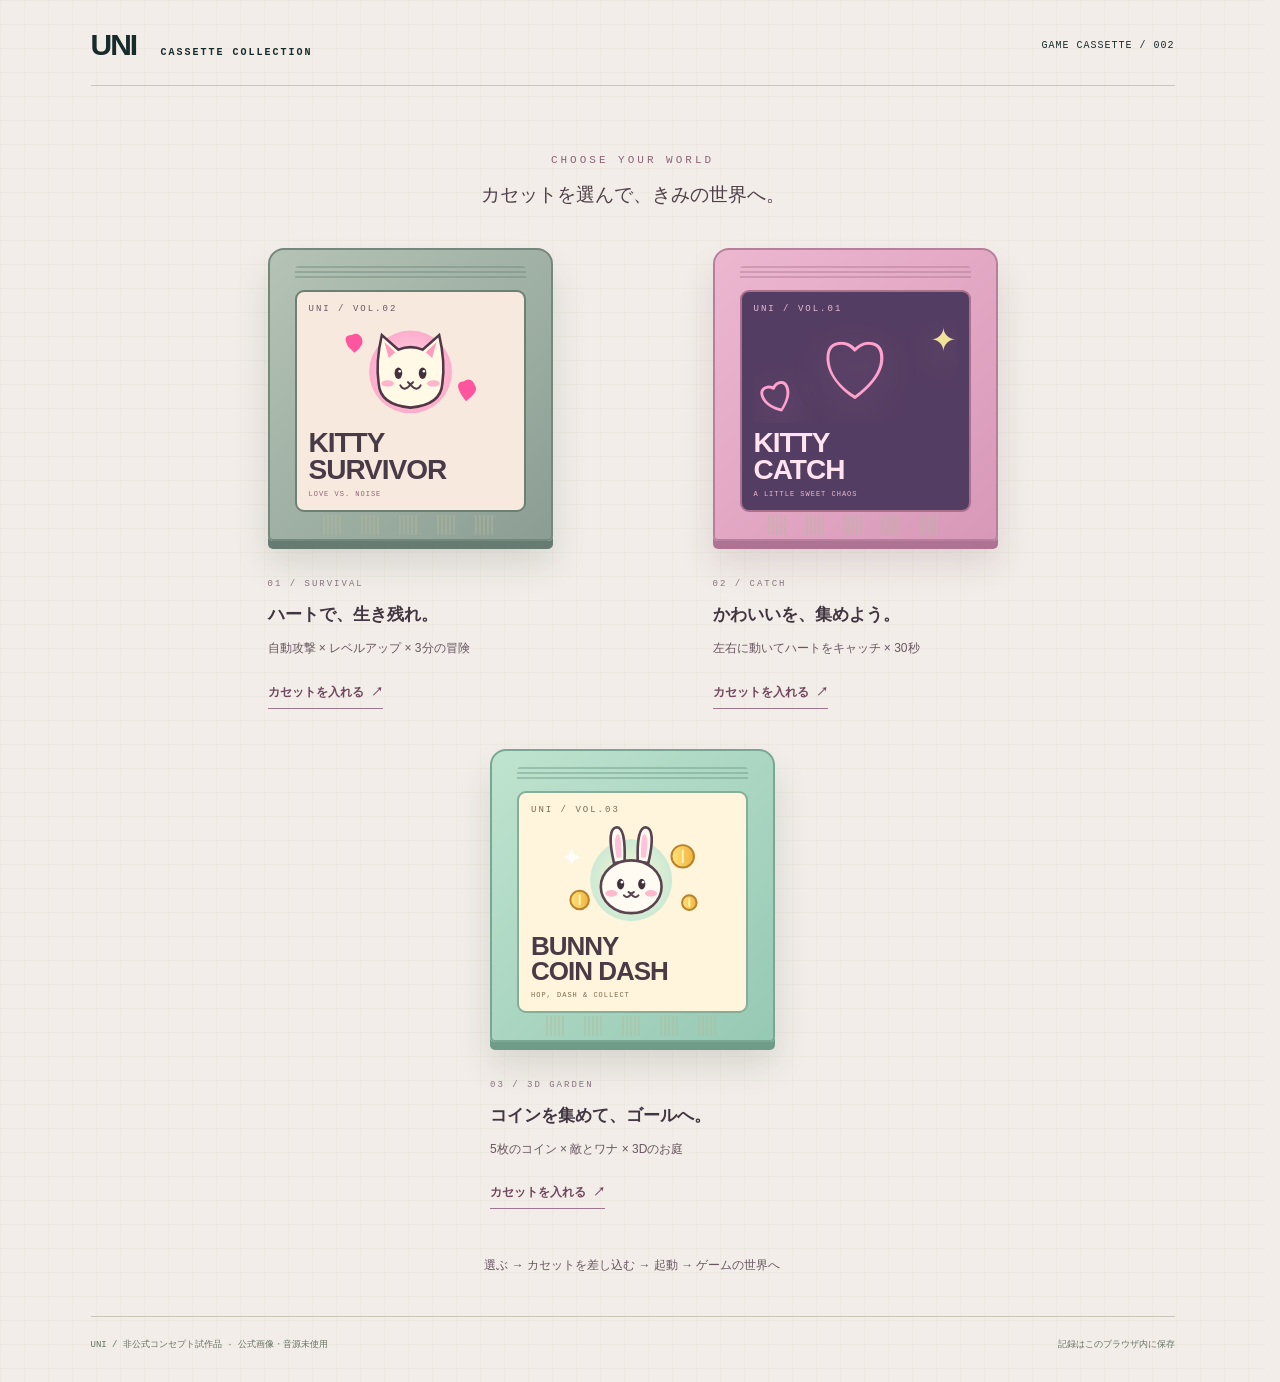
==== commit b23395af: "Add BUNNY COIN DASH cassette (Godot 4.7.2 web export, single-threaded, touch controls)" ====
--- a/index.html
+++ b/index.html
@@ -4,7 +4,7 @@
 <div class="library-heading"><span>CHOOSE YOUR WORLD</span><p>カセットを選んで、きみの世界へ。</p></div>
 <div class="cartridges">
 <button class="cartridge-card" data-game="survivor"><div class="cartridge"><div class="cart-ridges"></div><div class="cart-label survivor-label"><span>UNI / VOL.02</span><svg viewBox="0 0 240 160" aria-hidden="true"><defs><radialGradient id="halo"><stop stop-color="#ffd6ea"/><stop offset="1" stop-color="#ff8cc3"/></radialGradient></defs><circle cx="120" cy="80" r="65" fill="url(#halo)" opacity=".65"/><path d="M70 98 Q65 65 75 22 L101 45 Q120 37 139 45 L165 22 Q175 65 170 98 Q168 132 120 136 Q72 132 70 98" fill="#fff9e5" stroke="#513747" stroke-width="4"/><path d="M79 33 L86 58 L96 49 M161 33 L154 58 L144 49" fill="#ff9cbe"/><ellipse cx="101" cy="82" rx="6" ry="9" fill="#43303d"/><ellipse cx="139" cy="82" rx="6" ry="9" fill="#43303d"/><circle cx="103" cy="79" r="2" fill="white"/><circle cx="141" cy="79" r="2" fill="white"/><path d="M116 96 Q120 102 124 96 M120 100 Q110 112 104 101 M120 100 Q130 112 136 101" fill="none" stroke="#513747" stroke-width="3" stroke-linecap="round"/><ellipse cx="84" cy="98" rx="10" ry="5" fill="#ffb4ce"/><ellipse cx="156" cy="98" rx="10" ry="5" fill="#ffb4ce"/><path d="M22 40 Q12 22 28 22 Q38 16 44 28 Q48 38 32 50Z M200 116 Q188 96 203 95 Q216 86 222 103 Q227 111 207 126Z" fill="#ff559e"/></svg><strong>KITTY<br>SURVIVOR</strong><small>LOVE VS. NOISE</small></div><div class="cart-base">▥ ▥ ▥ ▥ ▥</div></div><div class="card-caption"><span>01 / SURVIVAL</span><h2>ハートで、生き残れ。</h2><p>自動攻撃 × レベルアップ × 3分の冒険</p><b>カセットを入れる ↗</b></div></button>
-<button class="cartridge-card" data-game="catch"><div class="cartridge pink-cartridge"><div class="cart-ridges"></div><div class="cart-label catch-label"><span>UNI / VOL.01</span><div class="catch-art">♡<i>✦</i><b>♡</b></div><strong>KITTY<br>CATCH</strong><small>A LITTLE SWEET CHAOS</small></div><div class="cart-base">▥ ▥ ▥ ▥ ▥</div></div><div class="card-caption"><span>02 / CATCH</span><h2>かわいいを、集めよう。</h2><p>左右に動いてハートをキャッチ × 30秒</p><b>カセットを入れる ↗</b></div></button></div><p class="library-note">選ぶ → カセットを差し込む → 起動 → ゲームの世界へ</p></section>
+<button class="cartridge-card" data-game="catch"><div class="cartridge pink-cartridge"><div class="cart-ridges"></div><div class="cart-label catch-label"><span>UNI / VOL.01</span><div class="catch-art">♡<i>✦</i><b>♡</b></div><strong>KITTY<br>CATCH</strong><small>A LITTLE SWEET CHAOS</small></div><div class="cart-base">▥ ▥ ▥ ▥ ▥</div></div><div class="card-caption"><span>02 / CATCH</span><h2>かわいいを、集めよう。</h2><p>左右に動いてハートをキャッチ × 30秒</p><b>カセットを入れる ↗</b></div></button><button class="cartridge-card" data-game="bunny"><div class="cartridge bunny-cartridge"><div class="cart-ridges"></div><div class="cart-label bunny-label"><span>UNI / VOL.03</span><svg viewBox="0 0 240 160" aria-hidden="true"><defs><radialGradient id="bunnyhalo"><stop stop-color="#fff6c9"/><stop offset="1" stop-color="#bfe7d3"/></radialGradient><linearGradient id="coingold" x1="0" x2="1"><stop stop-color="#ffe27a"/><stop offset="1" stop-color="#f0b33c"/></linearGradient></defs><circle cx="118" cy="88" r="62" fill="url(#bunnyhalo)" opacity=".8"/><path d="M92 62 Q80 10 96 8 Q110 8 108 60Z M128 60 Q126 8 140 8 Q156 10 144 62Z" fill="#fffaf2" stroke="#5a4450" stroke-width="4"/><path d="M96 54 Q90 22 98 18 Q104 20 103 54Z M133 54 Q132 20 138 18 Q146 22 140 54Z" fill="#ffc2d8"/><ellipse cx="118" cy="98" rx="46" ry="40" fill="#fffaf2" stroke="#5a4450" stroke-width="4"/><ellipse cx="102" cy="94" rx="5.5" ry="8" fill="#43303d"/><ellipse cx="134" cy="94" rx="5.5" ry="8" fill="#43303d"/><circle cx="104" cy="91" r="2" fill="#fff"/><circle cx="136" cy="91" r="2" fill="#fff"/><path d="M114 106 Q118 110 122 106 M118 109 Q112 117 107 111 M118 109 Q124 117 129 111" fill="none" stroke="#5a4450" stroke-width="3" stroke-linecap="round"/><ellipse cx="88" cy="108" rx="9" ry="5" fill="#ffb9cf"/><ellipse cx="148" cy="108" rx="9" ry="5" fill="#ffb9cf"/><g stroke="#b9822a" stroke-width="3"><circle cx="196" cy="52" r="17" fill="url(#coingold)"/><circle cx="40" cy="118" r="14" fill="url(#coingold)"/><circle cx="206" cy="122" r="11" fill="url(#coingold)"/></g><path d="M196 43 V61 M40 111 V125 M206 117 V127" stroke="#fff3b8" stroke-width="3" stroke-linecap="round"/><path d="M28 40 l4 9 9 4 -9 4 -4 9 -4 -9 -9 -4 9 -4Z" fill="#fff" opacity=".9"/></svg><strong>BUNNY<br>COIN DASH</strong><small>HOP, DASH &amp; COLLECT</small></div><div class="cart-base">▥ ▥ ▥ ▥ ▥</div></div><div class="card-caption"><span>03 / 3D GARDEN</span><h2>コインを集めて、ゴールへ。</h2><p>5枚のコイン × 敵とワナ × 3Dのお庭</p><b>カセットを入れる ↗</b></div></button></div><p class="library-note">選ぶ → カセットを差し込む → 起動 → ゲームの世界へ</p></section>
 <section class="device"><div class="console-turntable"><div class="console-back" aria-hidden="true"><div class="back-brand">UNI<span>POCKET PLAYER</span></div><div class="rear-slot"></div><div class="insert-cartridge" id="insertcartridge"><span>UNI</span><strong>KITTY SURVIVOR</strong><small>GAME CASSETTE</small></div><div class="rear-pocket"><span>GAME CASSETTE</span></div><div class="rear-label">MODEL UP-01<br>ARTIST GAME COLLECTION<br>♡ MADE FOR YOUR WORLD</div><div class="battery-cover"><i></i><i></i><i></i><span>BATTERY</span></div><b class="screw screw-one">⊕</b><b class="screw screw-two">⊕</b></div><div class="console-front"><div class="device-label"><span>UNI DIGITAL CASSETTE</span><span class="led">● <span id="status">READY</span></span></div><div class="screen-frame"><div class="hud"><div class="vitals"><span>♥ HP</span><div class="hp-track"><i id="hp"></i></div><b id="hpnum">100</b></div><div class="timer" id="timer">00:00 / 03:00</div><div class="level">LV <b id="level">1</b></div></div><div class="xp-track"><i id="xp"></i></div><div class="viewport" id="viewport"><canvas id="world" width="800" height="600" aria-label="猫を動かして敵から生き残るサバイバルゲーム"></canvas><div class="in-game"><span id="wave">MIDNIGHT GARDEN</span><span id="kills">0 KO</span></div><div id="bossbar" hidden><span>NOISE KING</span><div><i id="bosshp"></i></div></div>
 <div id="boot" class="panel" hidden><div class="boot-mark">UNI<span>♡</span></div><p id="boottext">INSERTING CASSETTE...</p><div class="boot-dots">● ● ●</div></div><div id="home" class="panel"><div class="cat-icon">♥</div><span class="badge">3 MIN SURVIVAL</span><h2>KEEP YOUR<br><em>HEART ALIVE.</em></h2><p>移動するだけで、ハートが自動攻撃。<br>光るかけらを拾って、もっと強く。</p><button id="play" class="primary">▶ START GAME</button><p class="hint">PC: WASD / 矢印キー　スマホ: スティック</p><div class="record">BEST <b id="best">—</b></div></div><div id="choices" class="panel" hidden><span class="badge">LEVEL UP!</span><h2>CHOOSE YOUR POWER</h2><p>強化をひとつ選んで、次の波へ。</p><div id="cards"></div></div><div id="paused" class="panel" hidden><span class="badge">TAKE A BREATH</span><h2>PAUSED</h2><button id="resume" class="primary">▶ RESUME</button><button id="restart" class="secondary">はじめから</button></div><div id="result" class="panel" hidden><span id="resultbadge" class="badge">GAME OVER</span><h2 id="resulttitle">ONE MORE TRY?</h2><div class="results"><div>TIME<b id="resulttime">00:00</b></div><div>KNOCKOUTS<b id="resultkills">0</b></div><div>LEVEL<b id="resultlevel">1</b></div></div><p id="resulttext"></p><button id="again" class="primary">↻ PLAY AGAIN</button></div><div id="joystick" aria-hidden="true"><i id="stick"></i></div><div id="toast" role="status"></div></div><div class="screen-bottom"><span id="weapon">♥ HEART SHOT · Lv.1</span><span>AUTO ATTACK</span></div></div>
 <div class="device-controls"><div class="control-help"><span class="dpad">✚</span><p>MOVE TO SURVIVE<span>WASD / ← ↑ ↓ → / TOUCH</span></p></div><div class="buttons"><button id="sound" aria-pressed="false">♪ SOUND OFF</button><button id="pause" disabled>Ⅱ PAUSE</button><button id="libraryback">← カセット選択に戻る</button><button id="fullscreen">⛶ FULLSCREEN</button></div></div><div class="grooves"><i></i><i></i><i></i><i></i></div></div></div><p id="sequencecaption" aria-live="polite"></p></section>
--- a/fix.css
+++ b/fix.css
@@ -10,3 +10,21 @@
 .catch-hud #combo{font-size:12px!important}
 body.intro-active main{visibility:hidden}
 @media(max-width:650px){.screen-bottom{font-size:11px!important}.catch-hud #combo{font-size:10px!important}}
+
+/* 差し込むカセット＝一覧カセットの複製（縦横比・デザイン一致）。動きは元の差し込み（上から1.1sで差し込む）と同じ */
+.insert-cartridge.replaced{display:none!important}
+.kitty-insert{display:none;position:absolute;left:50%;transform:translateX(-50%);z-index:1;opacity:0;top:var(--cart-from,-40%);transition:top 1.1s cubic-bezier(.4,0,.2,1),opacity .2s;pointer-events:none}
+.boot-mode .kitty-insert{display:block}
+.show-back .kitty-insert{opacity:1}
+.inserting .kitty-insert{top:var(--cart-to,-6%)}
+.ci-cart.cloned{background:none;border:0;box-shadow:none;display:block;padding:0}
+.kitty-insert .cartridge,.ci-cart.cloned .cartridge{box-shadow:0 3px 0 #667b71,0 6px 10px #25382f33}
+@media(prefers-reduced-motion:reduce){.kitty-insert{transition:none}}
+/* BUNNY COIN DASH カセット（VOL.03）: 3本目は中央に同じ大きさで配置 */
+.cartridge-card[data-game="bunny"]{grid-column:1/-1;justify-self:center;width:calc(50% - 20px)}
+@media(max-width:650px){.cartridge-card[data-game="bunny"]{width:calc(50% - 11px)}}
+.bunny-cartridge{background:linear-gradient(135deg,#bfe3cf,#96c9b4);border-color:#78a893;box-shadow:0 8px 0 #6f9c88,0 22px 35px #25382f22}
+.bunny-cartridge .cart-ridges{background:repeating-linear-gradient(0deg,transparent 0 3px,#6f9c8877 3px 5px)}
+.bunny-cartridge .cart-label{background:#fff4dc;border-color:#86ad98}
+.bunny-cartridge .cart-label strong{color:#4a3a46;font-size:clamp(14px,2.4vw,26px)}
+.bunny-cartridge .cart-label>span,.bunny-cartridge .cart-label small{color:#7d6a52}
--- a/intro.css
+++ b/intro.css
@@ -11,8 +11,8 @@
 .ci-back{background-image:url('assets/handheld_back.png');transform:rotateY(180deg)}
 /* the cassette lives on the back face, inside the stage — never above the handheld top edge region of the header */
 .ci-cart{position:absolute;left:17.5%;width:65%;top:3.2%;height:20%;border:2px solid #8c8b83;border-radius:6px 6px 3px 3px;background:linear-gradient(120deg,#cbc9bd,#adad9f);box-shadow:0 4px 10px #353d3033;display:flex;flex-direction:column;align-items:center;justify-content:center;gap:4%;font-family:monospace;color:#5d6b55;transform:translateY(-118%);opacity:0;transition:transform .75s cubic-bezier(.3,.7,.3,1),opacity .25s}
-.ci-cart b{font-size:clamp(11px,2.6vmin,20px);letter-spacing:2px}
-.ci-cart strong{width:80%;text-align:center;background:#f4e7e8;border:1px solid #a9a597;border-radius:3px;padding:5% 2%;font-size:clamp(9px,1.8vmin,14px);color:#4b3443}
+.ci-cart:not(.cloned)>b{font-size:clamp(11px,2.6vmin,20px);letter-spacing:2px}
+.ci-cart:not(.cloned)>strong{width:80%;text-align:center;background:#f4e7e8;border:1px solid #a9a597;border-radius:3px;padding:5% 2%;font-size:clamp(9px,1.8vmin,14px);color:#4b3443}
 .ci-cart.in{opacity:1;transform:translateY(0)}
 .ci-cart.drop{opacity:1;transform:translateY(-55%)}
 .ci-pocket{position:absolute;inset:0;background:url('assets/handheld_back.png') center/100% 100% no-repeat;clip-path:inset(23.4% 0 0 0);pointer-events:none}
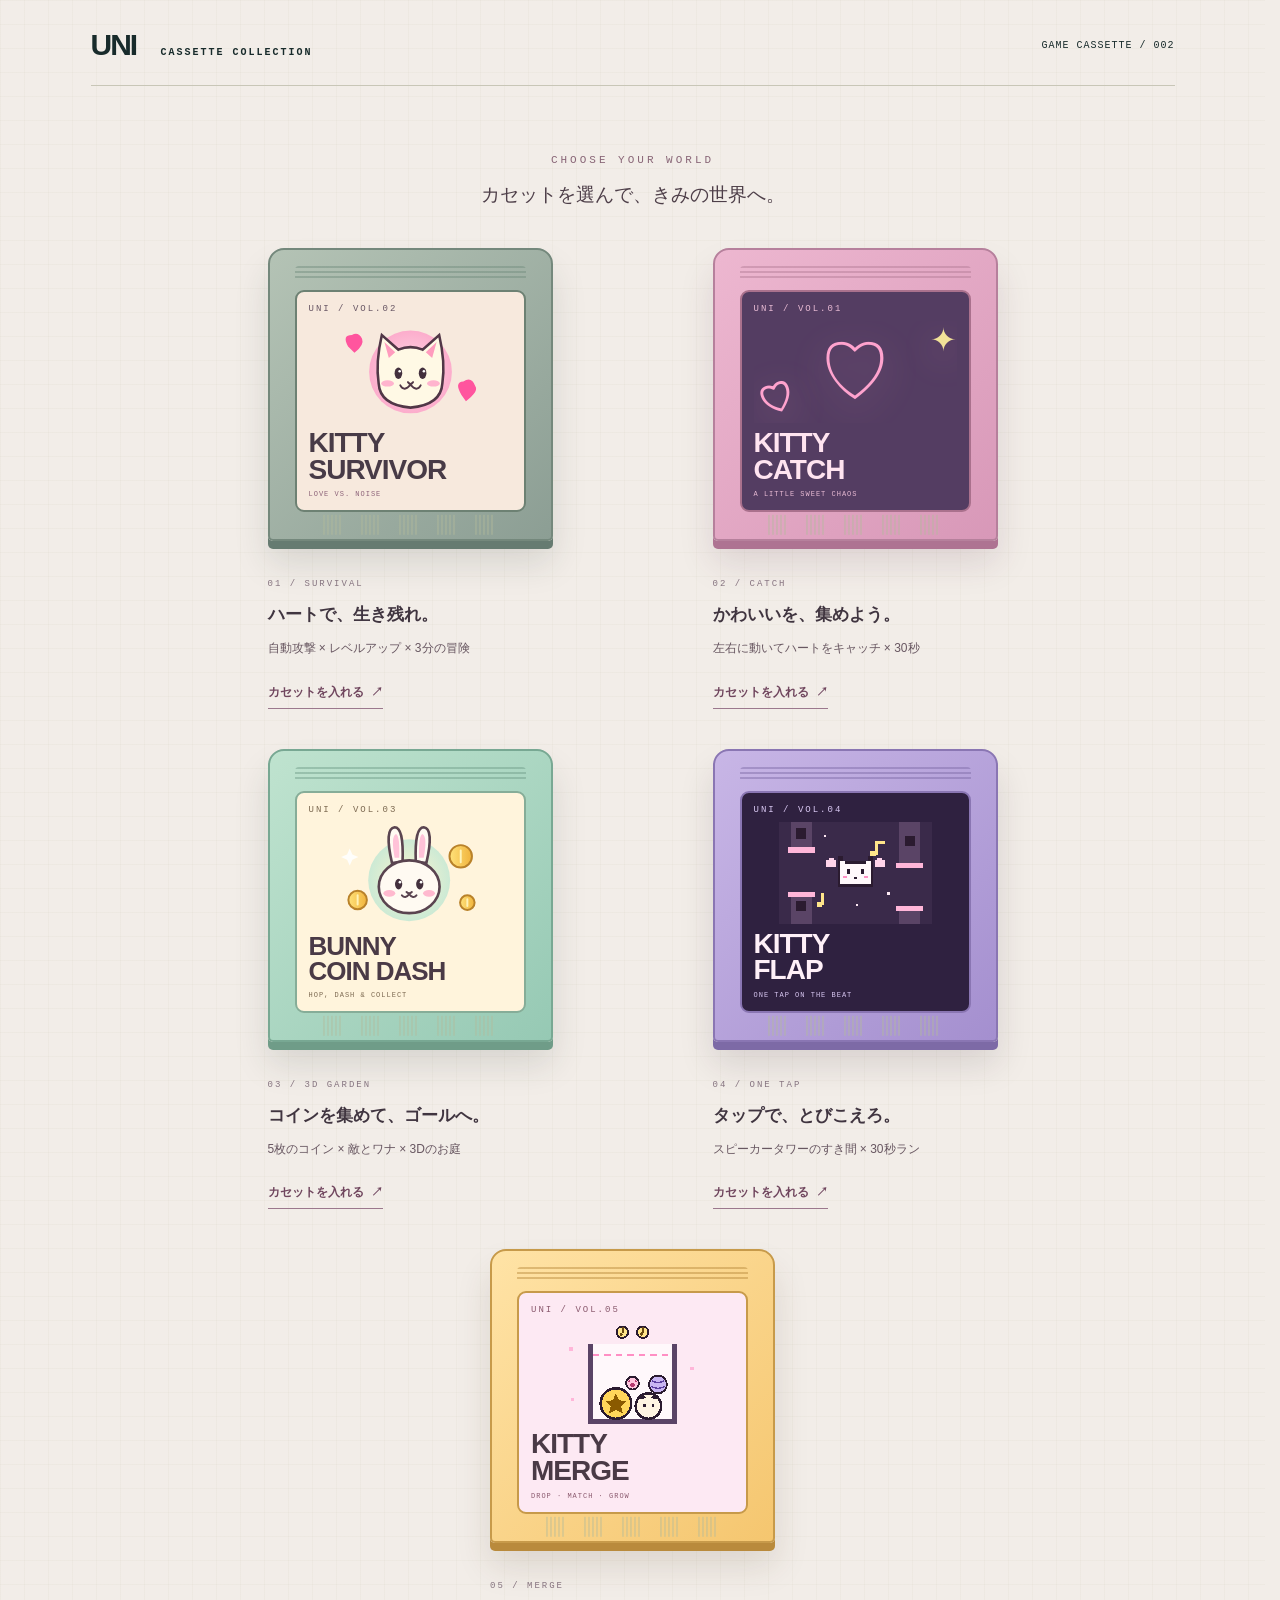
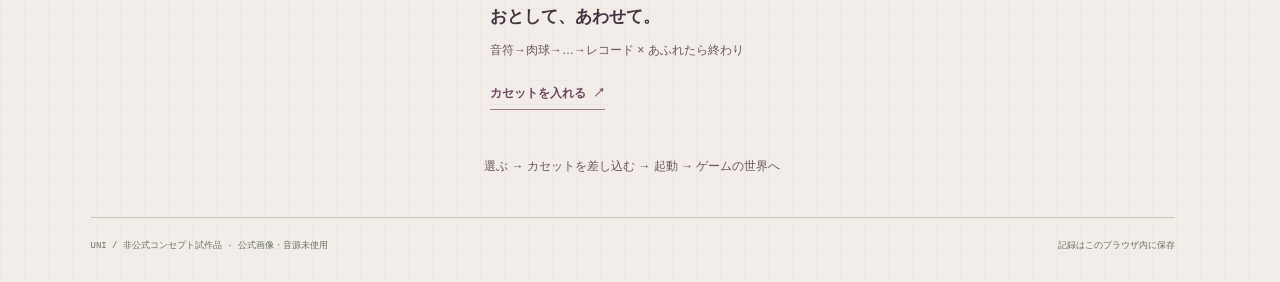
==== commit b8140923: "Add KITTY FLAP (VOL.04) and KITTY MERGE (VOL.05) cassettes" ====
--- a/index.html
+++ b/index.html
@@ -4,7 +4,7 @@
 <div class="library-heading"><span>CHOOSE YOUR WORLD</span><p>カセットを選んで、きみの世界へ。</p></div>
 <div class="cartridges">
 <button class="cartridge-card" data-game="survivor"><div class="cartridge"><div class="cart-ridges"></div><div class="cart-label survivor-label"><span>UNI / VOL.02</span><svg viewBox="0 0 240 160" aria-hidden="true"><defs><radialGradient id="halo"><stop stop-color="#ffd6ea"/><stop offset="1" stop-color="#ff8cc3"/></radialGradient></defs><circle cx="120" cy="80" r="65" fill="url(#halo)" opacity=".65"/><path d="M70 98 Q65 65 75 22 L101 45 Q120 37 139 45 L165 22 Q175 65 170 98 Q168 132 120 136 Q72 132 70 98" fill="#fff9e5" stroke="#513747" stroke-width="4"/><path d="M79 33 L86 58 L96 49 M161 33 L154 58 L144 49" fill="#ff9cbe"/><ellipse cx="101" cy="82" rx="6" ry="9" fill="#43303d"/><ellipse cx="139" cy="82" rx="6" ry="9" fill="#43303d"/><circle cx="103" cy="79" r="2" fill="white"/><circle cx="141" cy="79" r="2" fill="white"/><path d="M116 96 Q120 102 124 96 M120 100 Q110 112 104 101 M120 100 Q130 112 136 101" fill="none" stroke="#513747" stroke-width="3" stroke-linecap="round"/><ellipse cx="84" cy="98" rx="10" ry="5" fill="#ffb4ce"/><ellipse cx="156" cy="98" rx="10" ry="5" fill="#ffb4ce"/><path d="M22 40 Q12 22 28 22 Q38 16 44 28 Q48 38 32 50Z M200 116 Q188 96 203 95 Q216 86 222 103 Q227 111 207 126Z" fill="#ff559e"/></svg><strong>KITTY<br>SURVIVOR</strong><small>LOVE VS. NOISE</small></div><div class="cart-base">▥ ▥ ▥ ▥ ▥</div></div><div class="card-caption"><span>01 / SURVIVAL</span><h2>ハートで、生き残れ。</h2><p>自動攻撃 × レベルアップ × 3分の冒険</p><b>カセットを入れる ↗</b></div></button>
-<button class="cartridge-card" data-game="catch"><div class="cartridge pink-cartridge"><div class="cart-ridges"></div><div class="cart-label catch-label"><span>UNI / VOL.01</span><div class="catch-art">♡<i>✦</i><b>♡</b></div><strong>KITTY<br>CATCH</strong><small>A LITTLE SWEET CHAOS</small></div><div class="cart-base">▥ ▥ ▥ ▥ ▥</div></div><div class="card-caption"><span>02 / CATCH</span><h2>かわいいを、集めよう。</h2><p>左右に動いてハートをキャッチ × 30秒</p><b>カセットを入れる ↗</b></div></button><button class="cartridge-card" data-game="bunny"><div class="cartridge bunny-cartridge"><div class="cart-ridges"></div><div class="cart-label bunny-label"><span>UNI / VOL.03</span><svg viewBox="0 0 240 160" aria-hidden="true"><defs><radialGradient id="bunnyhalo"><stop stop-color="#fff6c9"/><stop offset="1" stop-color="#bfe7d3"/></radialGradient><linearGradient id="coingold" x1="0" x2="1"><stop stop-color="#ffe27a"/><stop offset="1" stop-color="#f0b33c"/></linearGradient></defs><circle cx="118" cy="88" r="62" fill="url(#bunnyhalo)" opacity=".8"/><path d="M92 62 Q80 10 96 8 Q110 8 108 60Z M128 60 Q126 8 140 8 Q156 10 144 62Z" fill="#fffaf2" stroke="#5a4450" stroke-width="4"/><path d="M96 54 Q90 22 98 18 Q104 20 103 54Z M133 54 Q132 20 138 18 Q146 22 140 54Z" fill="#ffc2d8"/><ellipse cx="118" cy="98" rx="46" ry="40" fill="#fffaf2" stroke="#5a4450" stroke-width="4"/><ellipse cx="102" cy="94" rx="5.5" ry="8" fill="#43303d"/><ellipse cx="134" cy="94" rx="5.5" ry="8" fill="#43303d"/><circle cx="104" cy="91" r="2" fill="#fff"/><circle cx="136" cy="91" r="2" fill="#fff"/><path d="M114 106 Q118 110 122 106 M118 109 Q112 117 107 111 M118 109 Q124 117 129 111" fill="none" stroke="#5a4450" stroke-width="3" stroke-linecap="round"/><ellipse cx="88" cy="108" rx="9" ry="5" fill="#ffb9cf"/><ellipse cx="148" cy="108" rx="9" ry="5" fill="#ffb9cf"/><g stroke="#b9822a" stroke-width="3"><circle cx="196" cy="52" r="17" fill="url(#coingold)"/><circle cx="40" cy="118" r="14" fill="url(#coingold)"/><circle cx="206" cy="122" r="11" fill="url(#coingold)"/></g><path d="M196 43 V61 M40 111 V125 M206 117 V127" stroke="#fff3b8" stroke-width="3" stroke-linecap="round"/><path d="M28 40 l4 9 9 4 -9 4 -4 9 -4 -9 -9 -4 9 -4Z" fill="#fff" opacity=".9"/></svg><strong>BUNNY<br>COIN DASH</strong><small>HOP, DASH &amp; COLLECT</small></div><div class="cart-base">▥ ▥ ▥ ▥ ▥</div></div><div class="card-caption"><span>03 / 3D GARDEN</span><h2>コインを集めて、ゴールへ。</h2><p>5枚のコイン × 敵とワナ × 3Dのお庭</p><b>カセットを入れる ↗</b></div></button></div><p class="library-note">選ぶ → カセットを差し込む → 起動 → ゲームの世界へ</p></section>
+<button class="cartridge-card" data-game="catch"><div class="cartridge pink-cartridge"><div class="cart-ridges"></div><div class="cart-label catch-label"><span>UNI / VOL.01</span><div class="catch-art">♡<i>✦</i><b>♡</b></div><strong>KITTY<br>CATCH</strong><small>A LITTLE SWEET CHAOS</small></div><div class="cart-base">▥ ▥ ▥ ▥ ▥</div></div><div class="card-caption"><span>02 / CATCH</span><h2>かわいいを、集めよう。</h2><p>左右に動いてハートをキャッチ × 30秒</p><b>カセットを入れる ↗</b></div></button><button class="cartridge-card" data-game="bunny"><div class="cartridge bunny-cartridge"><div class="cart-ridges"></div><div class="cart-label bunny-label"><span>UNI / VOL.03</span><svg viewBox="0 0 240 160" aria-hidden="true"><defs><radialGradient id="bunnyhalo"><stop stop-color="#fff6c9"/><stop offset="1" stop-color="#bfe7d3"/></radialGradient><linearGradient id="coingold" x1="0" x2="1"><stop stop-color="#ffe27a"/><stop offset="1" stop-color="#f0b33c"/></linearGradient></defs><circle cx="118" cy="88" r="62" fill="url(#bunnyhalo)" opacity=".8"/><path d="M92 62 Q80 10 96 8 Q110 8 108 60Z M128 60 Q126 8 140 8 Q156 10 144 62Z" fill="#fffaf2" stroke="#5a4450" stroke-width="4"/><path d="M96 54 Q90 22 98 18 Q104 20 103 54Z M133 54 Q132 20 138 18 Q146 22 140 54Z" fill="#ffc2d8"/><ellipse cx="118" cy="98" rx="46" ry="40" fill="#fffaf2" stroke="#5a4450" stroke-width="4"/><ellipse cx="102" cy="94" rx="5.5" ry="8" fill="#43303d"/><ellipse cx="134" cy="94" rx="5.5" ry="8" fill="#43303d"/><circle cx="104" cy="91" r="2" fill="#fff"/><circle cx="136" cy="91" r="2" fill="#fff"/><path d="M114 106 Q118 110 122 106 M118 109 Q112 117 107 111 M118 109 Q124 117 129 111" fill="none" stroke="#5a4450" stroke-width="3" stroke-linecap="round"/><ellipse cx="88" cy="108" rx="9" ry="5" fill="#ffb9cf"/><ellipse cx="148" cy="108" rx="9" ry="5" fill="#ffb9cf"/><g stroke="#b9822a" stroke-width="3"><circle cx="196" cy="52" r="17" fill="url(#coingold)"/><circle cx="40" cy="118" r="14" fill="url(#coingold)"/><circle cx="206" cy="122" r="11" fill="url(#coingold)"/></g><path d="M196 43 V61 M40 111 V125 M206 117 V127" stroke="#fff3b8" stroke-width="3" stroke-linecap="round"/><path d="M28 40 l4 9 9 4 -9 4 -4 9 -4 -9 -9 -4 9 -4Z" fill="#fff" opacity=".9"/></svg><strong>BUNNY<br>COIN DASH</strong><small>HOP, DASH &amp; COLLECT</small></div><div class="cart-base">▥ ▥ ▥ ▥ ▥</div></div><div class="card-caption"><span>03 / 3D GARDEN</span><h2>コインを集めて、ゴールへ。</h2><p>5枚のコイン × 敵とワナ × 3Dのお庭</p><b>カセットを入れる ↗</b></div></button><button class="cartridge-card" data-game="flap"><div class="cartridge flap-cartridge"><div class="cart-ridges"></div><div class="cart-label flap-label"><span>UNI / VOL.04</span><svg viewBox="0 0 240 160" aria-hidden="true" shape-rendering="crispEdges"><rect x="0" y="0" width="240" height="160" fill="#3a2a4a"/><g fill="#5a4466"><rect x="18" y="0" width="34" height="46"/><rect x="18" y="112" width="34" height="48"/><rect x="188" y="0" width="34" height="70"/><rect x="188" y="134" width="34" height="26"/></g><g fill="#ffb6d9"><rect x="14" y="40" width="42" height="8"/><rect x="14" y="110" width="42" height="8"/><rect x="184" y="64" width="42" height="8"/><rect x="184" y="132" width="42" height="8"/></g><g fill="#2b1b30"><rect x="27" y="10" width="16" height="16"/><rect x="27" y="124" width="16" height="16"/><rect x="197" y="22" width="16" height="16"/></g><g transform="translate(92 54)"><g fill="#2b1b30"><rect x="0" y="0" width="8" height="8"/><rect x="48" y="0" width="8" height="8"/><rect x="0" y="8" width="56" height="40"/></g><g fill="#fff8fb"><rect x="4" y="12" width="48" height="32"/><rect x="4" y="8" width="8" height="4"/><rect x="44" y="8" width="8" height="4"/></g><g fill="#2b1b30"><rect x="14" y="20" width="6" height="8"/><rect x="36" y="20" width="6" height="8"/><rect x="25" y="32" width="6" height="4"/></g><g fill="#ff8fc4"><rect x="8" y="30" width="6" height="4"/><rect x="42" y="30" width="6" height="4"/></g><g fill="#ffd4ea"><rect x="-18" y="6" width="16" height="10"/><rect x="58" y="6" width="16" height="10"/><rect x="-14" y="2" width="8" height="4"/><rect x="62" y="2" width="8" height="4"/></g></g><g fill="#ffe58a"><rect x="150" y="30" width="6" height="22"/><rect x="142" y="46" width="10" height="8"/><rect x="156" y="30" width="10" height="5"/><rect x="66" y="112" width="5" height="18"/><rect x="59" y="126" width="9" height="7"/></g><g fill="#fde9f3"><rect x="70" y="20" width="4" height="4"/><rect x="170" y="110" width="4" height="4"/><rect x="120" y="128" width="4" height="4"/></g></svg><strong>KITTY<br>FLAP</strong><small>ONE TAP ON THE BEAT</small></div><div class="cart-base">▥ ▥ ▥ ▥ ▥</div></div><div class="card-caption"><span>04 / ONE TAP</span><h2>タップで、とびこえろ。</h2><p>スピーカータワーのすき間 × 30秒ラン</p><b>カセットを入れる ↗</b></div></button><button class="cartridge-card" data-game="merge"><div class="cartridge merge-cartridge"><div class="cart-ridges"></div><div class="cart-label merge-label"><span>UNI / VOL.05</span><svg viewBox="0 0 240 160" aria-hidden="true" shape-rendering="crispEdges"><rect x="58" y="34" width="124" height="118" fill="#fff8fb"/><g fill="#5a4466"><rect x="50" y="34" width="8" height="126"/><rect x="182" y="34" width="8" height="126"/><rect x="50" y="152" width="140" height="8"/></g><g fill="#ff8fc4"><rect x="58" y="50" width="10" height="3"/><rect x="76" y="50" width="10" height="3"/><rect x="94" y="50" width="10" height="3"/><rect x="112" y="50" width="10" height="3"/><rect x="130" y="50" width="10" height="3"/><rect x="148" y="50" width="10" height="3"/><rect x="166" y="50" width="10" height="3"/></g><circle cx="94" cy="128" r="24" fill="#ffd65a" stroke="#2b1b30" stroke-width="4"/><path d="M94 112 l5 11 12 1 -9 8 3 12 -11 -6 -11 6 3 -12 -9 -8 12 -1z" fill="#8a5a00"/><circle cx="145" cy="132" r="20" fill="#fff4e2" stroke="#2b1b30" stroke-width="4"/><path d="M131 122 l4 -10 6 7 M159 122 l-4 -10 -6 7" fill="#2b1b30"/><rect x="137" y="128" width="4" height="5" fill="#2b1b30"/><rect x="150" y="128" width="4" height="5" fill="#2b1b30"/><circle cx="160" cy="98" r="14" fill="#c9b6f2" stroke="#2b1b30" stroke-width="3"/><path d="M150 92 q10 6 20 0 M149 101 q11 6 22 0" stroke="#5b3fa0" stroke-width="2" fill="none"/><circle cx="120" cy="96" r="10" fill="#ffc4dd" stroke="#2b1b30" stroke-width="3"/><circle cx="120" cy="99" r="3.5" fill="#b4386f"/><circle cx="115" cy="93" r="1.6" fill="#b4386f"/><circle cx="125" cy="93" r="1.6" fill="#b4386f"/><circle cx="104" cy="16" r="9" fill="#ffe58a" stroke="#2b1b30" stroke-width="3"/><rect x="103" y="8" width="3" height="10" fill="#6b4b12"/><circle cx="102" cy="19" r="2.6" fill="#6b4b12"/><circle cx="136" cy="16" r="9" fill="#ffe58a" stroke="#2b1b30" stroke-width="3"/><rect x="135" y="8" width="3" height="10" fill="#6b4b12"/><circle cx="134" cy="19" r="2.6" fill="#6b4b12"/><path d="M114 16 h10 M120 12 l4 4 -4 4" stroke="#fde9f3" stroke-width="3" fill="none"/><g fill="#ffb6d9"><rect x="20" y="40" width="6" height="6"/><rect x="210" y="70" width="6" height="6"/><rect x="24" y="120" width="4" height="4"/></g></svg><strong>KITTY<br>MERGE</strong><small>DROP · MATCH · GROW</small></div><div class="cart-base">▥ ▥ ▥ ▥ ▥</div></div><div class="card-caption"><span>05 / MERGE</span><h2>おとして、あわせて。</h2><p>音符→肉球→…→レコード × あふれたら終わり</p><b>カセットを入れる ↗</b></div></button></div><p class="library-note">選ぶ → カセットを差し込む → 起動 → ゲームの世界へ</p></section>
 <section class="device"><div class="console-turntable"><div class="console-back" aria-hidden="true"><div class="back-brand">UNI<span>POCKET PLAYER</span></div><div class="rear-slot"></div><div class="insert-cartridge" id="insertcartridge"><span>UNI</span><strong>KITTY SURVIVOR</strong><small>GAME CASSETTE</small></div><div class="rear-pocket"><span>GAME CASSETTE</span></div><div class="rear-label">MODEL UP-01<br>ARTIST GAME COLLECTION<br>♡ MADE FOR YOUR WORLD</div><div class="battery-cover"><i></i><i></i><i></i><span>BATTERY</span></div><b class="screw screw-one">⊕</b><b class="screw screw-two">⊕</b></div><div class="console-front"><div class="device-label"><span>UNI DIGITAL CASSETTE</span><span class="led">● <span id="status">READY</span></span></div><div class="screen-frame"><div class="hud"><div class="vitals"><span>♥ HP</span><div class="hp-track"><i id="hp"></i></div><b id="hpnum">100</b></div><div class="timer" id="timer">00:00 / 03:00</div><div class="level">LV <b id="level">1</b></div></div><div class="xp-track"><i id="xp"></i></div><div class="viewport" id="viewport"><canvas id="world" width="800" height="600" aria-label="猫を動かして敵から生き残るサバイバルゲーム"></canvas><div class="in-game"><span id="wave">MIDNIGHT GARDEN</span><span id="kills">0 KO</span></div><div id="bossbar" hidden><span>NOISE KING</span><div><i id="bosshp"></i></div></div>
 <div id="boot" class="panel" hidden><div class="boot-mark">UNI<span>♡</span></div><p id="boottext">INSERTING CASSETTE...</p><div class="boot-dots">● ● ●</div></div><div id="home" class="panel"><div class="cat-icon">♥</div><span class="badge">3 MIN SURVIVAL</span><h2>KEEP YOUR<br><em>HEART ALIVE.</em></h2><p>移動するだけで、ハートが自動攻撃。<br>光るかけらを拾って、もっと強く。</p><button id="play" class="primary">▶ START GAME</button><p class="hint">PC: WASD / 矢印キー　スマホ: スティック</p><div class="record">BEST <b id="best">—</b></div></div><div id="choices" class="panel" hidden><span class="badge">LEVEL UP!</span><h2>CHOOSE YOUR POWER</h2><p>強化をひとつ選んで、次の波へ。</p><div id="cards"></div></div><div id="paused" class="panel" hidden><span class="badge">TAKE A BREATH</span><h2>PAUSED</h2><button id="resume" class="primary">▶ RESUME</button><button id="restart" class="secondary">はじめから</button></div><div id="result" class="panel" hidden><span id="resultbadge" class="badge">GAME OVER</span><h2 id="resulttitle">ONE MORE TRY?</h2><div class="results"><div>TIME<b id="resulttime">00:00</b></div><div>KNOCKOUTS<b id="resultkills">0</b></div><div>LEVEL<b id="resultlevel">1</b></div></div><p id="resulttext"></p><button id="again" class="primary">↻ PLAY AGAIN</button></div><div id="joystick" aria-hidden="true"><i id="stick"></i></div><div id="toast" role="status"></div></div><div class="screen-bottom"><span id="weapon">♥ HEART SHOT · Lv.1</span><span>AUTO ATTACK</span></div></div>
 <div class="device-controls"><div class="control-help"><span class="dpad">✚</span><p>MOVE TO SURVIVE<span>WASD / ← ↑ ↓ → / TOUCH</span></p></div><div class="buttons"><button id="sound" aria-pressed="false">♪ SOUND OFF</button><button id="pause" disabled>Ⅱ PAUSE</button><button id="libraryback">← カセット選択に戻る</button><button id="fullscreen">⛶ FULLSCREEN</button></div></div><div class="grooves"><i></i><i></i><i></i><i></i></div></div></div><p id="sequencecaption" aria-live="polite"></p></section>
--- a/fix.css
+++ b/fix.css
@@ -21,10 +21,23 @@
 .kitty-insert .cartridge,.ci-cart.cloned .cartridge{box-shadow:0 3px 0 #667b71,0 6px 10px #25382f33}
 @media(prefers-reduced-motion:reduce){.kitty-insert{transition:none}}
 /* BUNNY COIN DASH カセット（VOL.03）: 3本目は中央に同じ大きさで配置 */
-.cartridge-card[data-game="bunny"]{grid-column:1/-1;justify-self:center;width:calc(50% - 20px)}
-@media(max-width:650px){.cartridge-card[data-game="bunny"]{width:calc(50% - 11px)}}
+.cartridges>.cartridge-card:last-child:nth-child(odd){grid-column:1/-1;justify-self:center;width:calc(50% - 20px)}
+@media(max-width:650px){.cartridges>.cartridge-card:last-child:nth-child(odd){width:calc(50% - 11px)}}
 .bunny-cartridge{background:linear-gradient(135deg,#bfe3cf,#96c9b4);border-color:#78a893;box-shadow:0 8px 0 #6f9c88,0 22px 35px #25382f22}
 .bunny-cartridge .cart-ridges{background:repeating-linear-gradient(0deg,transparent 0 3px,#6f9c8877 3px 5px)}
 .bunny-cartridge .cart-label{background:#fff4dc;border-color:#86ad98}
 .bunny-cartridge .cart-label strong{color:#4a3a46;font-size:clamp(14px,2.4vw,26px)}
 .bunny-cartridge .cart-label>span,.bunny-cartridge .cart-label small{color:#7d6a52}
+/* KITTY FLAP (VOL.04) / KITTY MERGE (VOL.05) */
+.flap-cartridge{background:linear-gradient(135deg,#c8b6e6,#a48fcf);border-color:#8a76b3;box-shadow:0 8px 0 #7d6aa6,0 22px 35px #2b1b3022}
+.flap-cartridge .cart-ridges{background:repeating-linear-gradient(0deg,transparent 0 3px,#7d6aa677 3px 5px)}
+.flap-cartridge .cart-label{background:#2f2140;border-color:#8a76b3}
+.flap-cartridge .cart-label>span,.flap-cartridge .cart-label small{color:#d9c8f2}
+.flap-cartridge .cart-label strong{color:#fff0f8}
+.merge-cartridge{background:linear-gradient(135deg,#ffe3a6,#f5c66f);border-color:#c79a4a;box-shadow:0 8px 0 #b98a3c,0 22px 35px #4a321522}
+.merge-cartridge .cart-ridges{background:repeating-linear-gradient(0deg,transparent 0 3px,#b98a3c77 3px 5px)}
+.merge-cartridge .cart-label{background:#fde9f3;border-color:#c79a4a}
+.merge-cartridge .cart-label>span,.merge-cartridge .cart-label small{color:#8a5a6e}
+.merge-cartridge .cart-label strong{color:#4a3a46}
+.flap-mode #game,.merge-mode #game{image-rendering:pixelated}
+.flap-mode .viewport,.merge-mode .viewport{background:#24152a}
